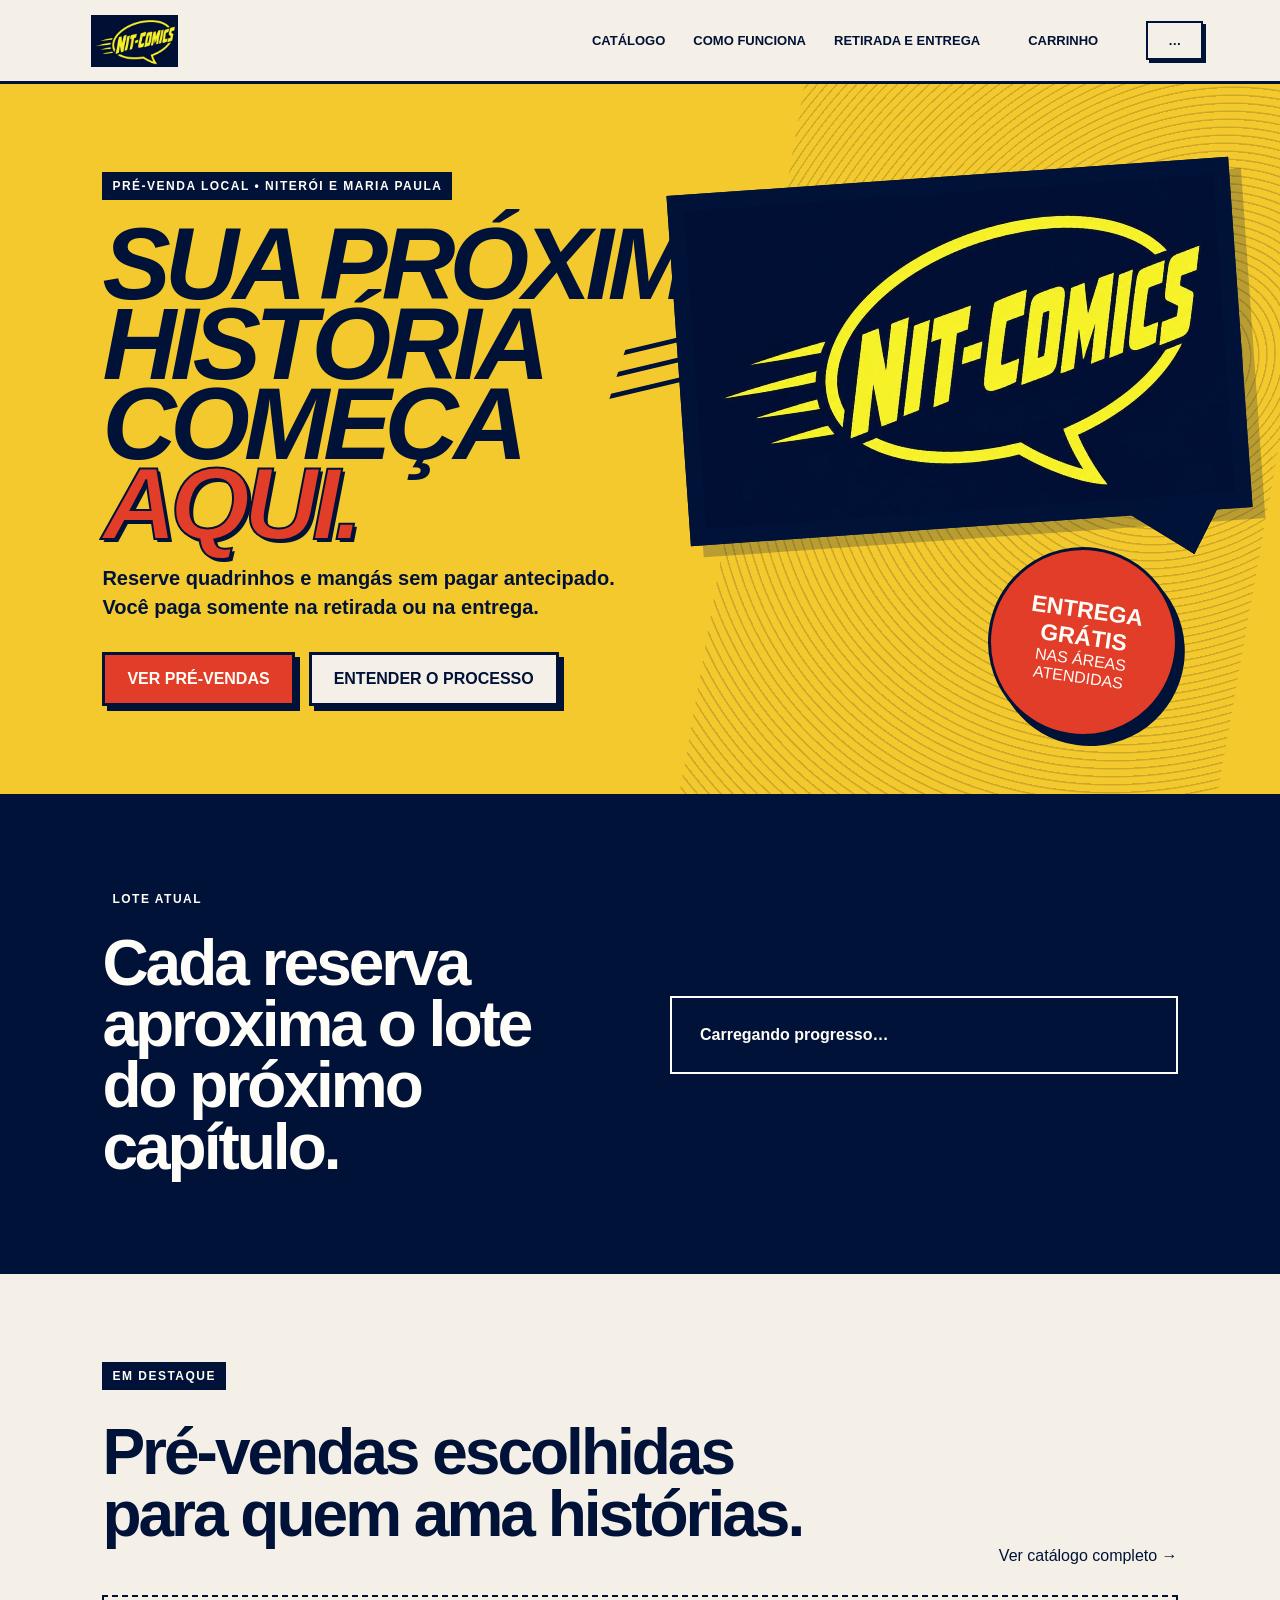
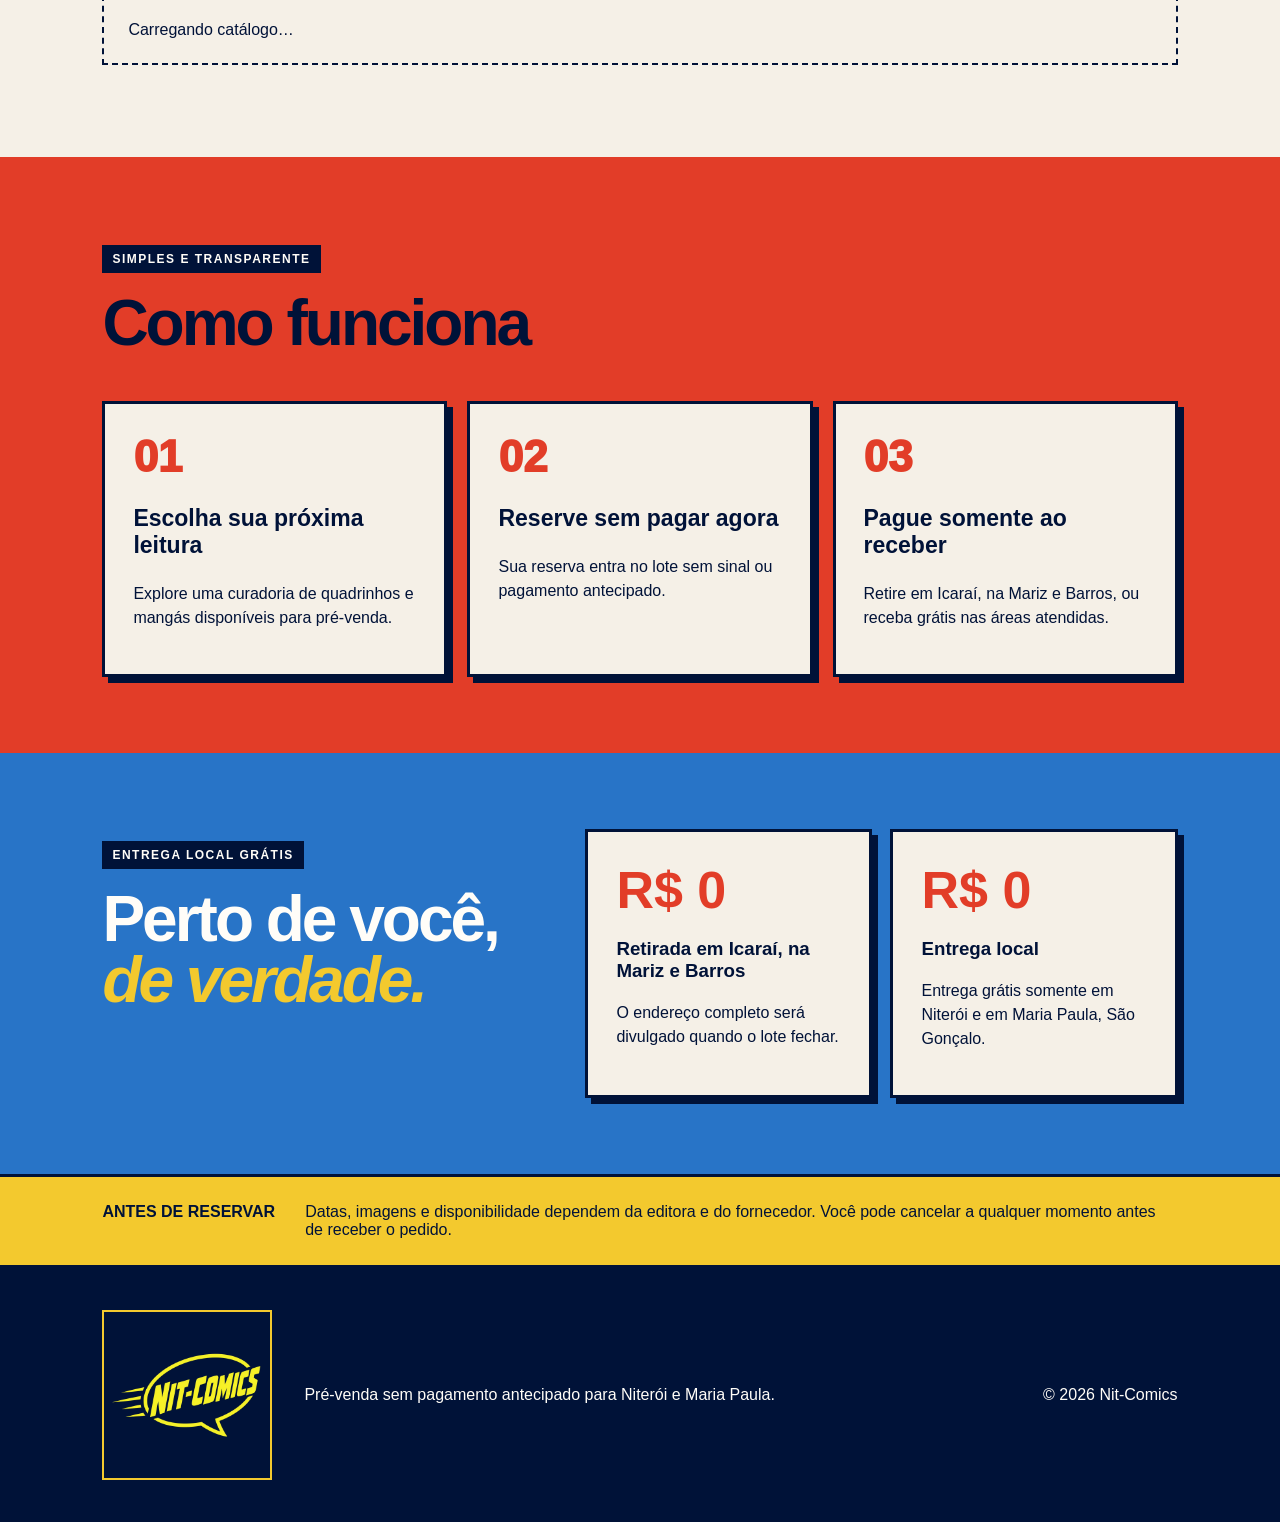
==== index.html @ 30912459 "Deploy Nit-Comics UI" ====
<!DOCTYPE html><html lang="pt-BR"><head><meta charSet="utf-8"/><meta name="viewport" content="width=device-width, initial-scale=1"/><link rel="preload" as="image" href="/nit-comics-logo.jpg"/><link rel="preload" as="image" href="/_next/static/media/nit-comics-logo.3v41h-qsph_sq.jpg"/><link rel="stylesheet" href="/_next/static/chunks/0oxv1mt6zklrn.css" data-precedence="next"/><link rel="preload" as="script" fetchPriority="low" href="/_next/static/chunks/2nwqoerny79-z.js"/><script src="/_next/static/chunks/15orcrkp-_9ct.js" async=""></script><script src="/_next/static/chunks/1upe53-127sm4.js" async=""></script><script src="/_next/static/chunks/295ibabt2s2hp.js" async=""></script><script src="/_next/static/chunks/turbopack-0mbvbqdagm1sf.js" async=""></script><script src="/_next/static/chunks/03pi1b6v_l7jr.js" async=""></script><script src="/_next/static/chunks/44sxce9wc79ga.js" async=""></script><script src="/_next/static/chunks/14mrh2-p_w84d.js" async=""></script><script src="/_next/static/chunks/0i6dbu0seg-0d.js" async=""></script><title>Nit-Comics | Pré-venda em Niterói e Maria Paula</title><meta name="description" content="Quadrinhos e mangás em pré-venda, sem pagamento antecipado e com entrega grátis em Niterói e Maria Paula."/><link rel="shortcut icon" href="/nit-comics-logo.jpg"/><link rel="icon" href="/nit-comics-logo.jpg"/><link rel="apple-touch-icon" href="/nit-comics-logo.jpg"/><script src="/_next/static/chunks/0cz1d0mv5g_q7.js" noModule=""></script></head><body><div hidden=""><!--$--><!--/$--></div><header class="site-header"><a class="brand" aria-label="Página inicial da Nit-Comics" href="/"><img alt="Nit-Comics" width="1024" height="1024" decoding="async" data-nimg="1" class="brand-logo" style="color:transparent" src="/nit-comics-logo.jpg"/></a><a class="mobile-catalog-link" href="/catalogo/">Catálogo</a><a class="mobile-cart-link" aria-label="Carrinho com 0 item(ns)" href="/checkout/"><svg viewBox="0 0 24 24" aria-hidden="true" focusable="false"><path d="M6 6h15l-1.5 8.5H8L6 6Zm0 0L5.3 3.5H2" fill="none" stroke="currentColor" stroke-width="2" stroke-linecap="round" stroke-linejoin="round"></path><circle cx="9" cy="19" r="1.5" fill="currentColor"></circle><circle cx="17" cy="19" r="1.5" fill="currentColor"></circle></svg></a><nav aria-label="Navegação principal"><a href="/catalogo/">Catálogo</a><a href="/#como-funciona">Como funciona</a><a href="/#entrega">Retirada e entrega</a></nav><a class="cart-link" aria-label="Carrinho com 0 item(ns)" href="/checkout/">Carrinho</a><a class="header-action" href="/login/">…</a></header><main><section class="hero"><div class="eyebrow">PRÉ-VENDA LOCAL • NITERÓI E MARIA PAULA</div><h1>SUA PRÓXIMA<br/>HISTÓRIA COMEÇA<br/><span>AQUI.</span></h1><p class="hero-copy">Reserve quadrinhos e mangás sem pagar antecipado. Você paga somente na retirada ou na entrega.</p><div class="hero-actions"><a class="button primary" href="/catalogo/">Ver pré-vendas</a><a class="button secondary" href="#como-funciona">Entender o processo</a></div><div class="hero-logo-panel" aria-hidden="true"><span class="speed-lines"></span><img alt="" width="1000" height="600" decoding="async" data-nimg="1" style="color:transparent" src="/_next/static/media/nit-comics-logo.3v41h-qsph_sq.jpg"/></div><div class="hero-card" aria-label="Vantagem em destaque"><strong>ENTREGA GRÁTIS</strong><span>NAS ÁREAS ATENDIDAS</span></div></section><section class="progress-section" aria-labelledby="lote-title"><div><p class="section-kicker">LOTE ATUAL</p><h2 id="lote-title">Cada reserva aproxima o lote do próximo capítulo.</h2></div><div class="progress-card" aria-live="polite"><strong>Carregando progresso…</strong></div></section><section class="catalog-preview" id="catalogo"><p class="section-kicker">EM DESTAQUE</p><div class="section-heading"><h2>Pré-vendas escolhidas<br/>para quem ama histórias.</h2><a href="/catalogo/">Ver catálogo completo →</a></div><p class="feedback">Carregando catálogo…</p></section><section class="steps" id="como-funciona"><p class="section-kicker">SIMPLES E TRANSPARENTE</p><h2>Como funciona</h2><div class="step-grid"><article><span>01</span><h3>Escolha sua próxima leitura</h3><p>Explore uma curadoria de quadrinhos e mangás disponíveis para pré-venda.</p></article><article><span>02</span><h3>Reserve sem pagar agora</h3><p>Sua reserva entra no lote sem sinal ou pagamento antecipado.</p></article><article><span>03</span><h3>Pague somente ao receber</h3><p>Retire em Icaraí, na Mariz e Barros, ou receba grátis nas áreas atendidas.</p></article></div></section><section class="local" id="entrega"><div><p class="section-kicker">ENTREGA LOCAL GRÁTIS</p><h2>Perto de você,<br/><em>de verdade.</em></h2></div><div class="local-options"><article><strong>R$ 0</strong><h3>Retirada em Icaraí, na Mariz e Barros</h3><p>O endereço completo será divulgado quando o lote fechar.</p></article><article><strong>R$ 0</strong><h3>Entrega local</h3><p>Entrega grátis somente em Niterói e em Maria Paula, São Gonçalo.</p></article></div></section><section class="notice"><strong>Antes de reservar</strong><p>Datas, imagens e disponibilidade dependem da editora e do fornecedor. Você pode cancelar a qualquer momento antes de receber o pedido.</p></section><!--$--><!--/$--></main><footer class="site-footer"><img alt="Nit-Comics" loading="lazy" width="1024" height="1024" decoding="async" data-nimg="1" class="footer-logo" style="color:transparent" src="/_next/static/media/nit-comics-logo.215bwmyagdbvr.png"/><p>Pré-venda sem pagamento antecipado para Niterói e Maria Paula.</p><p>© <!-- -->2026<!-- --> Nit-Comics</p></footer><script src="/_next/static/chunks/2nwqoerny79-z.js" id="_R_" async=""></script><script>(self.__next_f=self.__next_f||[]).push([0])</script><script>self.__next_f.push([1,"1:\"$Sreact.fragment\"\n2:I[83009,[\"/_next/static/chunks/03pi1b6v_l7jr.js\",\"/_next/static/chunks/44sxce9wc79ga.js\",\"/_next/static/chunks/14mrh2-p_w84d.js\"],\"AuthProvider\"]\n3:I[68943,[\"/_next/static/chunks/03pi1b6v_l7jr.js\",\"/_next/static/chunks/44sxce9wc79ga.js\",\"/_next/static/chunks/14mrh2-p_w84d.js\"],\"CartProvider\"]\n4:I[83792,[\"/_next/static/chunks/03pi1b6v_l7jr.js\",\"/_next/static/chunks/44sxce9wc79ga.js\",\"/_next/static/chunks/14mrh2-p_w84d.js\"],\"SiteHeader\"]\n5:I[39756,[\"/_next/static/chunks/03pi1b6v_l7jr.js\",\"/_next/static/chunks/44sxce9wc79ga.js\",\"/_next/static/chunks/14mrh2-p_w84d.js\"],\"default\"]\n6:I[37457,[\"/_next/static/chunks/03pi1b6v_l7jr.js\",\"/_next/static/chunks/44sxce9wc79ga.js\",\"/_next/static/chunks/14mrh2-p_w84d.js\"],\"default\"]\n7:I[5500,[\"/_next/static/chunks/03pi1b6v_l7jr.js\",\"/_next/static/chunks/44sxce9wc79ga.js\",\"/_next/static/chunks/14mrh2-p_w84d.js\",\"/_next/static/chunks/0i6dbu0seg-0d.js\"],\"Image\"]\n8:I[22016,[\"/_next/static/chunks/03pi1b6v_l7jr.js\",\"/_next/static/chunks/44sxce9wc79ga.js\",\"/_next/static/chunks/14mrh2-p_w84d.js\",\"/_next/static/chunks/0i6dbu0seg-0d.js\"],\"\"]\n12:I[68027,[\"/_next/static/chunks/03pi1b6v_l7jr.js\",\"/_next/static/chunks/44sxce9wc79ga.js\",\"/_next/static/chunks/14mrh2-p_w84d.js\"],\"default\",1]\n:HL[\"/_next/static/chunks/0oxv1mt6zklrn.css\",\"style\"]\n"])</script><script>self.__next_f.push([1,"0:{\"P\":null,\"c\":[\"\",\"\"],\"q\":\"\",\"i\":false,\"f\":[[[\"\",{\"children\":[\"__PAGE__\",{}]},\"$undefined\",\"$undefined\",16],[[\"$\",\"$1\",\"c\",{\"children\":[[[\"$\",\"link\",\"0\",{\"rel\":\"stylesheet\",\"href\":\"/_next/static/chunks/0oxv1mt6zklrn.css\",\"precedence\":\"next\",\"crossOrigin\":\"$undefined\",\"nonce\":\"$undefined\"}],[\"$\",\"script\",\"script-0\",{\"src\":\"/_next/static/chunks/03pi1b6v_l7jr.js\",\"async\":true,\"nonce\":\"$undefined\"}],[\"$\",\"script\",\"script-1\",{\"src\":\"/_next/static/chunks/44sxce9wc79ga.js\",\"async\":true,\"nonce\":\"$undefined\"}],[\"$\",\"script\",\"script-2\",{\"src\":\"/_next/static/chunks/14mrh2-p_w84d.js\",\"async\":true,\"nonce\":\"$undefined\"}]],[\"$\",\"html\",null,{\"lang\":\"pt-BR\",\"children\":[\"$\",\"body\",null,{\"children\":[[\"$\",\"$L2\",null,{\"children\":[\"$\",\"$L3\",null,{\"children\":[[\"$\",\"$L4\",null,{}],[\"$\",\"main\",null,{\"children\":[\"$\",\"$L5\",null,{\"parallelRouterKey\":\"children\",\"error\":\"$undefined\",\"errorStyles\":\"$undefined\",\"errorScripts\":\"$undefined\",\"template\":[\"$\",\"$L6\",null,{}],\"templateStyles\":\"$undefined\",\"templateScripts\":\"$undefined\",\"notFound\":[[[\"$\",\"title\",null,{\"children\":\"404: This page could not be found.\"}],[\"$\",\"div\",null,{\"style\":{\"fontFamily\":\"system-ui,\\\"Segoe UI\\\",Roboto,Helvetica,Arial,sans-serif,\\\"Apple Color Emoji\\\",\\\"Segoe UI Emoji\\\"\",\"height\":\"100vh\",\"textAlign\":\"center\",\"display\":\"flex\",\"flexDirection\":\"column\",\"alignItems\":\"center\",\"justifyContent\":\"center\"},\"children\":[\"$\",\"div\",null,{\"children\":[[\"$\",\"style\",null,{\"dangerouslySetInnerHTML\":{\"__html\":\"body{color:#000;background:#fff;margin:0}.next-error-h1{border-right:1px solid rgba(0,0,0,.3)}@media (prefers-color-scheme:dark){body{color:#fff;background:#000}.next-error-h1{border-right:1px solid rgba(255,255,255,.3)}}\"}}],[\"$\",\"h1\",null,{\"className\":\"next-error-h1\",\"style\":{\"display\":\"inline-block\",\"margin\":\"0 20px 0 0\",\"padding\":\"0 23px 0 0\",\"fontSize\":24,\"fontWeight\":500,\"verticalAlign\":\"top\",\"lineHeight\":\"49px\"},\"children\":404}],[\"$\",\"div\",null,{\"style\":{\"display\":\"inline-block\"},\"children\":[\"$\",\"h2\",null,{\"style\":{\"fontSize\":14,\"fontWeight\":400,\"lineHeight\":\"49px\",\"margin\":0},\"children\":\"This page could not be found.\"}]}]]}]}]],[]],\"forbidden\":\"$undefined\",\"unauthorized\":\"$undefined\"}]}]]}]}],[\"$\",\"footer\",null,{\"className\":\"site-footer\",\"children\":[[\"$\",\"$L7\",null,{\"className\":\"footer-logo\",\"src\":{\"src\":\"/_next/static/media/nit-comics-logo.215bwmyagdbvr.png\",\"width\":1024,\"height\":1024,\"blurWidth\":8,\"blurHeight\":8,\"blurDataURL\":\"[data-uri]\"},\"alt\":\"Nit-Comics\"}],[\"$\",\"p\",null,{\"children\":\"Pré-venda sem pagamento antecipado para Niterói e Maria Paula.\"}],[\"$\",\"p\",null,{\"children\":[\"© \",2026,\" Nit-Comics\"]}]]}]]}]}]]}],{\"children\":[[\"$\",\"$1\",\"c\",{\"children\":[[[\"$\",\"section\",null,{\"className\":\"hero\",\"children\":[[\"$\",\"div\",null,{\"className\":\"eyebrow\",\"children\":\"PRÉ-VENDA LOCAL • NITERÓI E MARIA PAULA\"}],[\"$\",\"h1\",null,{\"children\":[\"SUA PRÓXIMA\",[\"$\",\"br\",null,{}],\"HISTÓRIA COMEÇA\",[\"$\",\"br\",null,{}],[\"$\",\"span\",null,{\"children\":\"AQUI.\"}]]}],[\"$\",\"p\",null,{\"className\":\"hero-copy\",\"children\":\"Reserve quadrinhos e mangás sem pagar antecipado. Você paga somente na retirada ou na entrega.\"}],[\"$\",\"div\",null,{\"className\":\"hero-actions\",\"children\":[[\"$\",\"$L8\",null,{\"className\":\"button primary\",\"href\":\"/catalogo/\",\"children\":\"Ver pré-vendas\"}],[\"$\",\"a\",null,{\"className\":\"button secondary\",\"href\":\"#como-funciona\",\"children\":\"Entender o processo\"}]]}],[\"$\",\"div\",null,{\"className\":\"hero-logo-panel\",\"aria-hidden\":\"true\",\"children\":[[\"$\",\"span\",null,{\"className\":\"speed-lines\"}],[\"$\",\"$L7\",null,{\"src\":{\"src\":\"/_next/static/media/nit-comics-logo.3v41h-qsph_sq.jpg\",\"width\":1000,\"height\":600,\"blurWidth\":8,\"blurHeight\":5,\"blurDataURL\":\"[data-uri]\"},\"alt\":\"\",\"priority\":true}]]}],\"$L9\"]}],\"$La\",\"$Lb\",\"$Lc\",\"$Ld\",\"$Le\"],[\"$Lf\"],\"$L10\"]}],{},null,false,null]},null,false,null],\"$L11\",false]],\"m\":\"$undefined\",\"G\":[\"$12\",[\"$L13\"]],\"S\":true,\"h\":null,\"s\":\"$undefined\",\"l\":\"$undefined\",\"p\":\"$undefined\",\"d\":\"$undefined\",\"b\":\"Z6duKV2Jff-mo6Hcj3gfp\"}\n"])</script><script>self.__next_f.push([1,"14:I[45912,[\"/_next/static/chunks/03pi1b6v_l7jr.js\",\"/_next/static/chunks/44sxce9wc79ga.js\",\"/_next/static/chunks/14mrh2-p_w84d.js\",\"/_next/static/chunks/0i6dbu0seg-0d.js\"],\"BatchProgressCard\"]\n15:I[68031,[\"/_next/static/chunks/03pi1b6v_l7jr.js\",\"/_next/static/chunks/44sxce9wc79ga.js\",\"/_next/static/chunks/14mrh2-p_w84d.js\",\"/_next/static/chunks/0i6dbu0seg-0d.js\"],\"ProductGrid\"]\n16:I[97367,[\"/_next/static/chunks/03pi1b6v_l7jr.js\",\"/_next/static/chunks/44sxce9wc79ga.js\",\"/_next/static/chunks/14mrh2-p_w84d.js\"],\"OutletBoundary\"]\n17:\"$Sreact.suspense\"\n19:I[97367,[\"/_next/static/chunks/03pi1b6v_l7jr.js\",\"/_next/static/chunks/44sxce9wc79ga.js\",\"/_next/static/chunks/14mrh2-p_w84d.js\"],\"ViewportBoundary\"]\n1b:I[97367,[\"/_next/static/chunks/03pi1b6v_l7jr.js\",\"/_next/static/chunks/44sxce9wc79ga.js\",\"/_next/static/chunks/14mrh2-p_w84d.js\"],\"MetadataBoundary\"]\n9:[\"$\",\"div\",null,{\"className\":\"hero-card\",\"aria-label\":\"Vantagem em destaque\",\"children\":[[\"$\",\"strong\",null,{\"children\":\"ENTREGA GRÁTIS\"}],[\"$\",\"span\",null,{\"children\":\"NAS ÁREAS ATENDIDAS\"}]]}]\na:[\"$\",\"section\",null,{\"className\":\"progress-section\",\"aria-labelledby\":\"lote-title\",\"children\":[[\"$\",\"div\",null,{\"children\":[[\"$\",\"p\",null,{\"className\":\"section-kicker\",\"children\":\"LOTE ATUAL\"}],[\"$\",\"h2\",null,{\"id\":\"lote-title\",\"children\":\"Cada reserva aproxima o lote do próximo capítulo.\"}]]}],[\"$\",\"$L14\",null,{}]]}]\nb:[\"$\",\"section\",null,{\"className\":\"catalog-preview\",\"id\":\"catalogo\",\"children\":[[\"$\",\"p\",null,{\"className\":\"section-kicker\",\"children\":\"EM DESTAQUE\"}],[\"$\",\"div\",null,{\"className\":\"section-heading\",\"children\":[[\"$\",\"h2\",null,{\"children\":[\"Pré-vendas escolhidas\",[\"$\",\"br\",null,{}],\"para quem ama histórias.\"]}],[\"$\",\"$L8\",null,{\"href\":\"/catalogo/\",\"children\":\"Ver catálogo completo →\"}]]}],[\"$\",\"$L15\",null,{\"featuredOnly\":true}]]}]\nc:[\"$\",\"section\",null,{\"className\":\"steps\",\"id\":\"como-funciona\",\"children\":[[\"$\",\"p\",null,{\"className\":\"section-kicker\",\"children\":\"SIMPLES E TRANSPARENTE\"}],[\"$\",\"h2\",null,{\"children\":\"Como funciona\"}],[\"$\",\"div\",null,{\"className\":\"step-grid\",\"children\":[[\"$\",\"article\",\"01\",{\"children\":[[\"$\",\"span\",null,{\"children\":\"01\"}],[\"$\",\"h3\",null,{\"children\":\"Escolha sua próxima leitura\"}],[\"$\",\"p\",null,{\"children\":\"Explore uma curadoria de quadrinhos e mangás disponíveis para pré-venda.\"}]]}],[\"$\",\"article\",\"02\",{\"children\":[[\"$\",\"span\",null,{\"children\":\"02\"}],[\"$\",\"h3\",null,{\"children\":\"Reserve sem pagar agora\"}],[\"$\",\"p\",null,{\"children\":\"Sua reserva entra no lote sem sinal ou pagamento antecipado.\"}]]}],[\"$\",\"article\",\"03\",{\"children\":[[\"$\",\"span\",null,{\"children\":\"03\"}],[\"$\",\"h3\",null,{\"children\":\"Pague somente ao receber\"}],[\"$\",\"p\",null,{\"children\":\"Retire em Icaraí, na Mariz e Barros, ou receba grátis nas áreas atendidas.\"}]]}]]}]]}]\nd:[\"$\",\"section\",null,{\"className\":\"local\",\"id\":\"entrega\",\"children\":[[\"$\",\"div\",null,{\"children\":[[\"$\",\"p\",null,{\"className\":\"section-kicker\",\"children\":\"ENTREGA LOCAL GRÁTIS\"}],[\"$\",\"h2\",null,{\"children\":[\"Perto de você,\",[\"$\",\"br\",null,{}],[\"$\",\"em\",null,{\"children\":\"de verdade.\"}]]}]]}],[\"$\",\"div\",null,{\"className\":\"local-options\",\"children\":[[\"$\",\"article\",null,{\"children\":[[\"$\",\"strong\",null,{\"children\":\"R$ 0\"}],[\"$\",\"h3\",null,{\"children\":\"Retirada em Icaraí, na Mariz e Barros\"}],[\"$\",\"p\",null,{\"children\":\"O endereço completo será divulgado quando o lote fechar.\"}]]}],[\"$\",\"article\",null,{\"children\":[[\"$\",\"strong\",null,{\"children\":\"R$ 0\"}],[\"$\",\"h3\",null,{\"children\":\"Entrega local\"}],[\"$\",\"p\",null,{\"children\":\"Entrega grátis somente em Niterói e em Maria Paula, São Gonçalo.\"}]]}]]}]]}]\ne:[\"$\",\"section\",null,{\"className\":\"notice\",\"children\":[[\"$\",\"strong\",null,{\"children\":\"Antes de reservar\"}],[\"$\",\"p\",null,{\"children\":\"Datas, imagens e disponibilidade dependem da editora e do fornecedor. Você pode cancelar a qualquer momento antes de receber o pedido.\"}]]}]\nf:[\"$\",\"script\",\"script-0\",{\"src\":\"/_next/static/chunks/0i6dbu0seg-0d.js\",\"async\":true,\"nonce\":\"$undefined\"}]\n10:[\"$\",\"$L16\",null,{\"children\":[\"$\",\"$17\",null,{\"name\":\"Next.MetadataOutlet\",\"children\":\"$@18\"}]}]\n11:[\"$\",\"$1\",\"h\",{\""])</script><script>self.__next_f.push([1,"children\":[null,[\"$\",\"$L19\",null,{\"children\":\"$L1a\"}],[\"$\",\"div\",null,{\"hidden\":true,\"children\":[\"$\",\"$L1b\",null,{\"children\":[\"$\",\"$17\",null,{\"name\":\"Next.Metadata\",\"children\":\"$L1c\"}]}]}],null]}]\n13:[\"$\",\"link\",\"0\",{\"rel\":\"stylesheet\",\"href\":\"/_next/static/chunks/0oxv1mt6zklrn.css\",\"precedence\":\"next\",\"crossOrigin\":\"$undefined\",\"nonce\":\"$undefined\"}]\n"])</script><script>self.__next_f.push([1,"1a:[[\"$\",\"meta\",\"0\",{\"charSet\":\"utf-8\"}],[\"$\",\"meta\",\"1\",{\"name\":\"viewport\",\"content\":\"width=device-width, initial-scale=1\"}]]\n"])</script><script>self.__next_f.push([1,"1d:I[27201,[\"/_next/static/chunks/03pi1b6v_l7jr.js\",\"/_next/static/chunks/44sxce9wc79ga.js\",\"/_next/static/chunks/14mrh2-p_w84d.js\"],\"IconMark\"]\n18:null\n1c:[[\"$\",\"title\",\"0\",{\"children\":\"Nit-Comics | Pré-venda em Niterói e Maria Paula\"}],[\"$\",\"meta\",\"1\",{\"name\":\"description\",\"content\":\"Quadrinhos e mangás em pré-venda, sem pagamento antecipado e com entrega grátis em Niterói e Maria Paula.\"}],[\"$\",\"link\",\"2\",{\"rel\":\"shortcut icon\",\"href\":\"/nit-comics-logo.jpg\"}],[\"$\",\"link\",\"3\",{\"rel\":\"icon\",\"href\":\"/nit-comics-logo.jpg\"}],[\"$\",\"link\",\"4\",{\"rel\":\"apple-touch-icon\",\"href\":\"/nit-comics-logo.jpg\"}],[\"$\",\"$L1d\",\"5\",{}]]\n"])</script></body></html>
---- _next/static/chunks/0oxv1mt6zklrn.css ----
:root{--ink:#001238;--navy:#001238;--paper:#f5f0e7;--red:#e23d28;--yellow:#f3c92e;--blue:#2874c7;--white:#fffdf8}*{box-sizing:border-box}html{scroll-behavior:smooth}body{color:var(--ink);background:var(--paper);margin:0;font-family:Arial,Helvetica,sans-serif}a{color:inherit;text-decoration:none}.site-header{border-bottom:3px solid var(--ink);background:var(--paper);align-items:center;gap:48px;height:84px;padding:0 clamp(20px,6vw,88px);display:flex}.brand{flex:none;justify-content:center;align-items:center;width:clamp(92px,9vw,124px);height:52px;line-height:0;display:flex}.brand-logo{object-fit:contain;object-position:center;width:100%;height:100%;box-shadow:none;border:0;display:block;transform:none}.mobile-catalog-link{text-transform:uppercase;white-space:nowrap;margin-left:auto;padding:10px 0;font-size:13px;font-weight:900;display:none}.mobile-cart-link{width:42px;height:42px;color:var(--ink);justify-content:center;align-items:center;display:none;position:relative}.mobile-cart-link svg{width:24px;height:24px}.mobile-cart-count{background:var(--red);min-width:18px;height:18px;color:var(--white);text-align:center;border-radius:999px;padding:0 4px;font-size:10px;font-weight:900;line-height:18px;position:absolute;top:-4px;right:-4px}nav{text-transform:uppercase;gap:28px;margin-left:auto;font-size:13px;font-weight:800;display:flex}.header-action{border:2px solid var(--ink);box-shadow:3px 3px 0 var(--ink);text-transform:uppercase;padding:10px 20px;font-size:13px;font-weight:900}.cart-link{text-transform:uppercase;white-space:nowrap;font-size:13px;font-weight:900}.hero{border-bottom:3px solid var(--ink);background:var(--yellow);min-height:620px;padding:88px clamp(24px,8vw,120px);position:relative;overflow:hidden}.hero:after{content:"";background:repeating-radial-gradient(circle at 80% 40%,#1515152e 0 1px,#0000 2px 8px);position:absolute;inset:0 0 0 58%;transform:skew(-10deg)}.eyebrow,.section-kicker{width:fit-content;color:var(--white);background:var(--ink);letter-spacing:1.5px;padding:7px 10px;font-size:12px;font-weight:900}h1{z-index:1;letter-spacing:-6px;max-width:780px;margin:24px 0 18px;font-size:clamp(56px,8vw,112px);font-style:italic;line-height:.78;position:relative}h1 span{color:var(--red);text-shadow:3px 3px 0 var(--ink);-webkit-text-stroke:2px var(--ink)}.hero-copy{z-index:3;max-width:520px;font-size:20px;font-weight:600;line-height:1.45;position:relative}.hero-actions{z-index:1;flex-wrap:wrap;gap:14px;margin-top:30px;display:flex;position:relative}.button{border:3px solid var(--ink);text-transform:uppercase;box-shadow:5px 5px 0 var(--ink);padding:15px 22px;font-weight:900}.primary{color:var(--white);background:var(--red)}.secondary{background:var(--paper)}.hero-logo-panel{z-index:1;border:4px solid var(--ink);background:var(--navy);width:min(44vw,570px);padding:12px;position:absolute;top:13%;right:3%;transform:rotate(-4deg);box-shadow:12px 12px #0012383d}.hero-logo-panel:after{content:"";border-right:4px solid var(--ink);border-bottom:4px solid var(--ink);background:var(--navy);width:58px;height:58px;position:absolute;bottom:-34px;right:8%;transform:skew(22deg)rotate(45deg)}.hero-logo-panel img{z-index:1;width:100%;height:auto;display:block;position:relative}.speed-lines{background:repeating-linear-gradient(170deg, transparent 0 9px, var(--ink) 10px 14px, transparent 15px 21px);width:92px;height:60px;position:absolute;top:40%;left:-64px;transform:skew(-22deg)}.hero-card{z-index:4;border:3px solid var(--ink);background:var(--red);width:190px;height:190px;color:var(--white);text-align:center;box-shadow:8px 8px 0 var(--ink);border-radius:50%;place-content:center;display:grid;position:absolute;bottom:8%;right:8%;transform:rotate(8deg)}.hero-card strong{font-size:23px}.progress-section,.catalog-preview,.steps,.local{padding:76px clamp(24px,8vw,120px)}.progress-section{color:var(--white);background:var(--ink);grid-template-columns:1fr 1fr;gap:60px;display:grid}h2{letter-spacing:-3px;margin:20px 0;font-size:clamp(38px,5vw,68px);line-height:.96}.progress-card{border:2px solid var(--white);align-self:center;padding:28px}.progress-copy{justify-content:space-between;gap:16px;margin-bottom:18px;display:flex}.progress-copy span,.progress-card small{color:#bcb8b0}.progress-track{border:2px solid var(--white);background:#333;height:22px}.progress-track span{background:var(--yellow);width:12%;height:100%;display:block}.progress-card small{margin-top:14px;display:block}.catalog-preview{background:var(--paper)}.section-heading{justify-content:space-between;align-items:end;gap:40px;display:flex}.section-heading span{max-width:420px;line-height:1.5}.empty-catalog{border:3px solid var(--ink);background:var(--white);box-shadow:8px 8px 0 var(--ink);align-items:center;gap:26px;margin-top:50px;padding:36px;display:flex}.burst{background:var(--yellow);clip-path:polygon(50% 0,61% 30%,85% 15%,72% 39%,100% 50%,72% 61%,85% 85%,61% 70%,50% 100%,39% 70%,15% 85%,28% 61%,0 50%,28% 39%,15% 15%,39% 30%);text-align:center;flex:none;place-content:center;width:100px;height:100px;font-weight:950;display:grid}.empty-catalog strong{font-size:24px}.steps{background:var(--red)}.step-grid{grid-template-columns:repeat(3,1fr);gap:20px;margin-top:46px;display:grid}.step-grid article{border:3px solid var(--ink);background:var(--paper);box-shadow:6px 6px 0 var(--ink);padding:28px}.step-grid article>span{color:var(--red);font-size:44px;font-weight:950}.step-grid h3{font-size:23px}.step-grid p{line-height:1.5}.local{background:var(--blue);color:var(--white);grid-template-columns:1fr 1.4fr;gap:60px;display:grid}.local em{color:var(--yellow)}.local-options{grid-template-columns:1fr 1fr;gap:18px;display:grid}.local-options article{border:3px solid var(--ink);background:var(--paper);color:var(--ink);box-shadow:6px 6px 0 var(--ink);padding:28px}.local-options strong{color:var(--red);font-size:52px}.local-options p{line-height:1.5}.notice{border-block:3px solid var(--ink);background:var(--yellow);gap:30px;padding:26px clamp(24px,8vw,120px);display:flex}.notice strong{text-transform:uppercase;flex:none}.notice p{margin:0}.site-footer{background:var(--ink);color:var(--white);align-items:center;gap:32px;padding:42px clamp(24px,8vw,120px);display:flex}.footer-logo{border:2px solid var(--yellow);width:170px;height:auto}.site-footer p:last-child{margin-left:auto}.page-shell{min-height:65vh;padding:72px clamp(24px,8vw,120px)}.page-shell.narrow{max-width:760px;margin:auto}.page-title{letter-spacing:-4px;margin:20px 0;font-size:clamp(48px,7vw,82px);line-height:.9}.panel{border:3px solid var(--ink);background:var(--white);box-shadow:7px 7px 0 var(--ink);padding:28px}.panel h2,.catalog-layout h2{letter-spacing:-1px;margin-top:0;font-size:30px}.form-stack{gap:12px;margin:30px 0;display:grid}.form-stack label{margin-top:8px;font-weight:800}input,select{border:2px solid var(--ink);background:var(--white);width:100%;color:var(--ink);font:inherit;padding:14px}button{color:inherit;font:inherit;cursor:pointer}button:disabled{cursor:wait;opacity:.65}.success{background:#d9f4df;padding:12px;font-weight:700}.error{color:#9d1d0e;font-weight:700}.muted{color:#666}.text-button{background:0 0;border:0;text-decoration:underline}.account-grid{grid-template-columns:minmax(280px,.8fr) minmax(0,1.2fr);align-items:start;gap:30px;margin-top:36px;display:grid}.profile-panel-head{justify-content:space-between;align-items:flex-start;gap:16px;display:flex}.profile-toggle{text-transform:uppercase;padding:0;font-size:13px;font-weight:900;display:none}.profile-fields{gap:12px;display:grid}.orders-panel{min-width:0}.orders-empty{border:2px dashed var(--ink);background:var(--paper);padding:22px}.orders-empty strong{font-size:19px}.order-card{border:2px solid var(--ink);background:var(--paper);margin-top:18px;padding:18px}.order-card-heading,.order-card-footer,.order-items li{justify-content:space-between;gap:14px;display:flex}.order-card-heading{align-items:flex-start}.order-card-heading p{color:#555;margin:5px 0 0;font-size:13px}.order-number{font-size:18px;font-weight:900}.order-status{border:1px solid var(--ink);background:var(--yellow);text-align:center;text-transform:uppercase;flex:none;padding:6px 8px;font-size:11px;font-weight:900}.status-delivered{color:var(--white);background:var(--blue)}.status-canceled,.status-refunded{color:var(--white);background:#666}.order-items{border-block:1px solid var(--ink);gap:8px;margin:18px 0;padding:14px 0;list-style:none;display:grid}.order-items li{font-size:14px}.order-card-footer{align-items:baseline;font-size:13px}.order-card-footer strong{color:var(--red);font-size:16px}.order-cancel{color:#9d1d0e;margin-top:18px;font-size:13px;font-weight:800}.account-notice{margin-top:28px}.modal-backdrop{z-index:20;background:#001238b8;place-items:center;padding:24px;display:grid;position:fixed;inset:0}.confirm-modal{border:3px solid var(--ink);background:var(--paper);width:min(100%,520px);box-shadow:9px 9px 0 var(--ink);padding:30px}.confirm-modal .section-kicker{margin:0 0 22px}.confirm-modal h2{margin:0 0 14px;font-size:clamp(34px,6vw,52px)}.confirm-modal p:not(.section-kicker){line-height:1.5}.confirm-actions{flex-wrap:wrap;justify-content:flex-end;gap:14px;margin-top:28px;display:flex}.confirm-actions .button{box-shadow:4px 4px 0 var(--ink)}.catalog-hero{border-bottom:3px solid var(--ink);background:var(--yellow);padding:70px clamp(24px,8vw,120px)}.catalog-hero p:last-child{max-width:700px;font-size:19px}.catalog-layout{grid-template-columns:minmax(280px,.7fr) 2fr;gap:50px;padding:70px clamp(24px,6vw,90px);display:grid}.catalog-layout .progress-card{border-color:var(--ink);background:var(--ink);color:var(--white);box-shadow:6px 6px 0 var(--blue)}.catalog-sidebar{align-content:start;gap:24px;display:grid}.catalog-filter-panel{border:3px solid var(--ink);background:var(--white);box-shadow:6px 6px 0 var(--ink);gap:14px;padding:22px;display:grid}.catalog-filter-panel strong{font-size:20px}.catalog-filter-panel label{gap:8px;font-weight:800;display:grid}.catalog-filter-panel input,.catalog-filter-panel select{min-height:56px}.catalog-note{border:2px solid var(--ink);background:var(--yellow);margin-top:30px;padding:20px}.product-grid{grid-template-columns:repeat(2,minmax(0,1fr));gap:26px;margin-top:36px;display:grid}.product-card{border:3px solid var(--ink);background:var(--white);box-shadow:7px 7px 0 var(--ink);overflow:hidden}.product-cover{border-bottom:3px solid var(--ink);background:var(--blue);min-height:280px;color:var(--white);place-items:center;font-weight:800;display:grid;overflow:hidden}.product-cover img{object-fit:cover;width:100%;height:100%;max-height:360px}.product-body{padding:22px}.product-body h3{margin:9px 0;font-size:24px}.product-meta{text-transform:uppercase;font-size:12px;font-weight:800}.status-badge{background:var(--yellow);text-transform:uppercase;padding:5px 8px;font-size:11px;font-weight:900}.product-prices{justify-content:space-between;align-items:end;gap:10px;margin-top:20px;display:flex}.product-prices strong{color:var(--red);font-size:25px}.product-prices span{font-size:13px;font-weight:700}.feedback{border:2px dashed var(--ink);margin-top:30px;padding:24px}.add-to-cart{background:var(--yellow);width:100%;margin-top:24px;display:block}.original-issues-note{color:#0b1f4ec7;margin-top:12px;font-size:12px;line-height:1.35}.original-issues-note strong{font-size:12px;display:inline}.checkout-grid{grid-template-columns:minmax(0,1.4fr) minmax(280px,.8fr);align-items:start;gap:34px;margin-top:34px;display:grid}.checkout .form-stack{margin-top:0}.checkout h2{margin-top:14px}.choice{border:2px solid var(--ink);align-items:flex-start;gap:10px;padding:12px;font-weight:700;display:flex}.choice input{width:auto;margin-top:2px}.choice span{font-weight:400;display:block}fieldset{border:2px solid var(--ink);gap:10px;margin:10px 0;padding:14px;display:grid}legend{padding:0 6px;font-weight:900}.login-reminder{border:2px solid var(--ink);background:var(--yellow);gap:12px;padding:14px;font-weight:700;display:grid}.login-reminder strong{font-size:18px;line-height:1.25}.login-reminder label{gap:6px;display:grid}.login-reminder input{background:var(--white)}.login-reminder .button{justify-self:start}.login-reminder p{margin:0}.login-reminder a{text-decoration:underline}.order-complete-summary{gap:0;margin:24px 0;display:grid}.order-complete-summary p{border-bottom:1px solid var(--ink);justify-content:space-between;gap:20px;margin:0;padding:12px 0;display:flex}.order-complete-summary p:last-child{border-bottom:0}.order-complete-summary span{text-align:right}.complete-progress{margin-top:20px}.complete-progress>div:first-child{justify-content:space-between;gap:12px;display:flex}.complete-progress .progress-track{border-color:var(--ink);background:#ddd;margin-top:8px}.complete-progress .progress-track span{background:var(--red)}.complete-progress small{color:#555;margin-top:8px;display:block}.order-complete-actions{align-items:center;gap:20px;margin-top:24px;display:flex}.order-summary{position:sticky;top:20px}.cart-row{border-bottom:1px solid var(--ink);justify-content:space-between;gap:16px;padding:16px 0;display:flex}.cart-row span{margin-top:5px;font-size:13px;display:block}.cart-row input{width:64px;padding:7px}.cart-row .text-button{margin-top:7px;font-size:12px;display:block}.cart-total{justify-content:space-between;margin-top:20px;font-size:21px;display:flex}@media (min-width:1180px){.product-grid{grid-template-columns:repeat(3,minmax(0,1fr))}.product-grid-featured{grid-template-columns:repeat(4,minmax(0,1fr))}}@media (max-width:800px){.site-header nav{display:none}.site-header{gap:20px}.brand{width:92px;height:40px}.mobile-catalog-link{align-items:center;margin-left:auto;display:inline-flex}.cart-link{display:none}.mobile-cart-link{display:inline-flex}.header-action{margin-left:0}.hero{min-height:900px;padding-top:64px}h1{letter-spacing:-4px}.hero:after{inset:58% 0 0}.hero-logo-panel{width:min(76vw,420px);top:auto;bottom:74px;right:7%}.speed-lines{width:62px;left:-42px}.hero-card{width:132px;height:132px;bottom:20px;right:7%}.progress-section,.local,.catalog-layout,.account-grid,.checkout-grid{grid-template-columns:1fr}.order-summary{position:static}.section-heading{display:block}.step-grid,.local-options{grid-template-columns:1fr}.profile-panel{padding-bottom:18px}.profile-toggle{align-items:center;display:inline-flex}.profile-fields{display:none}.profile-panel-open .profile-fields{display:grid}.product-grid{grid-template-columns:repeat(2,minmax(0,1fr));gap:14px;margin-top:24px}.product-card{box-shadow:5px 5px 0 var(--ink)}.product-cover{min-height:180px}.product-body{padding:12px}.product-body h3{letter-spacing:-.5px;margin:6px 0 8px;font-size:15px;line-height:1.04}.product-description,.product-meta,.original-issues-note{display:none}.status-badge{padding:4px 6px;font-size:9px}.product-prices{flex-direction:column;align-items:flex-start;gap:4px;margin-top:10px}.product-prices strong{font-size:16px}.product-prices span{font-size:10px}.add-to-cart{box-shadow:4px 4px 0 var(--ink);margin-top:12px;padding:10px 12px;font-size:11px}.notice,.site-footer{flex-direction:column;align-items:flex-start}.site-footer p:last-child{margin-left:0}.order-card-heading,.order-card-footer{flex-direction:column;align-items:flex-start}.order-status{align-self:flex-start}.confirm-actions{justify-content:stretch}.confirm-actions .button{flex:180px}}
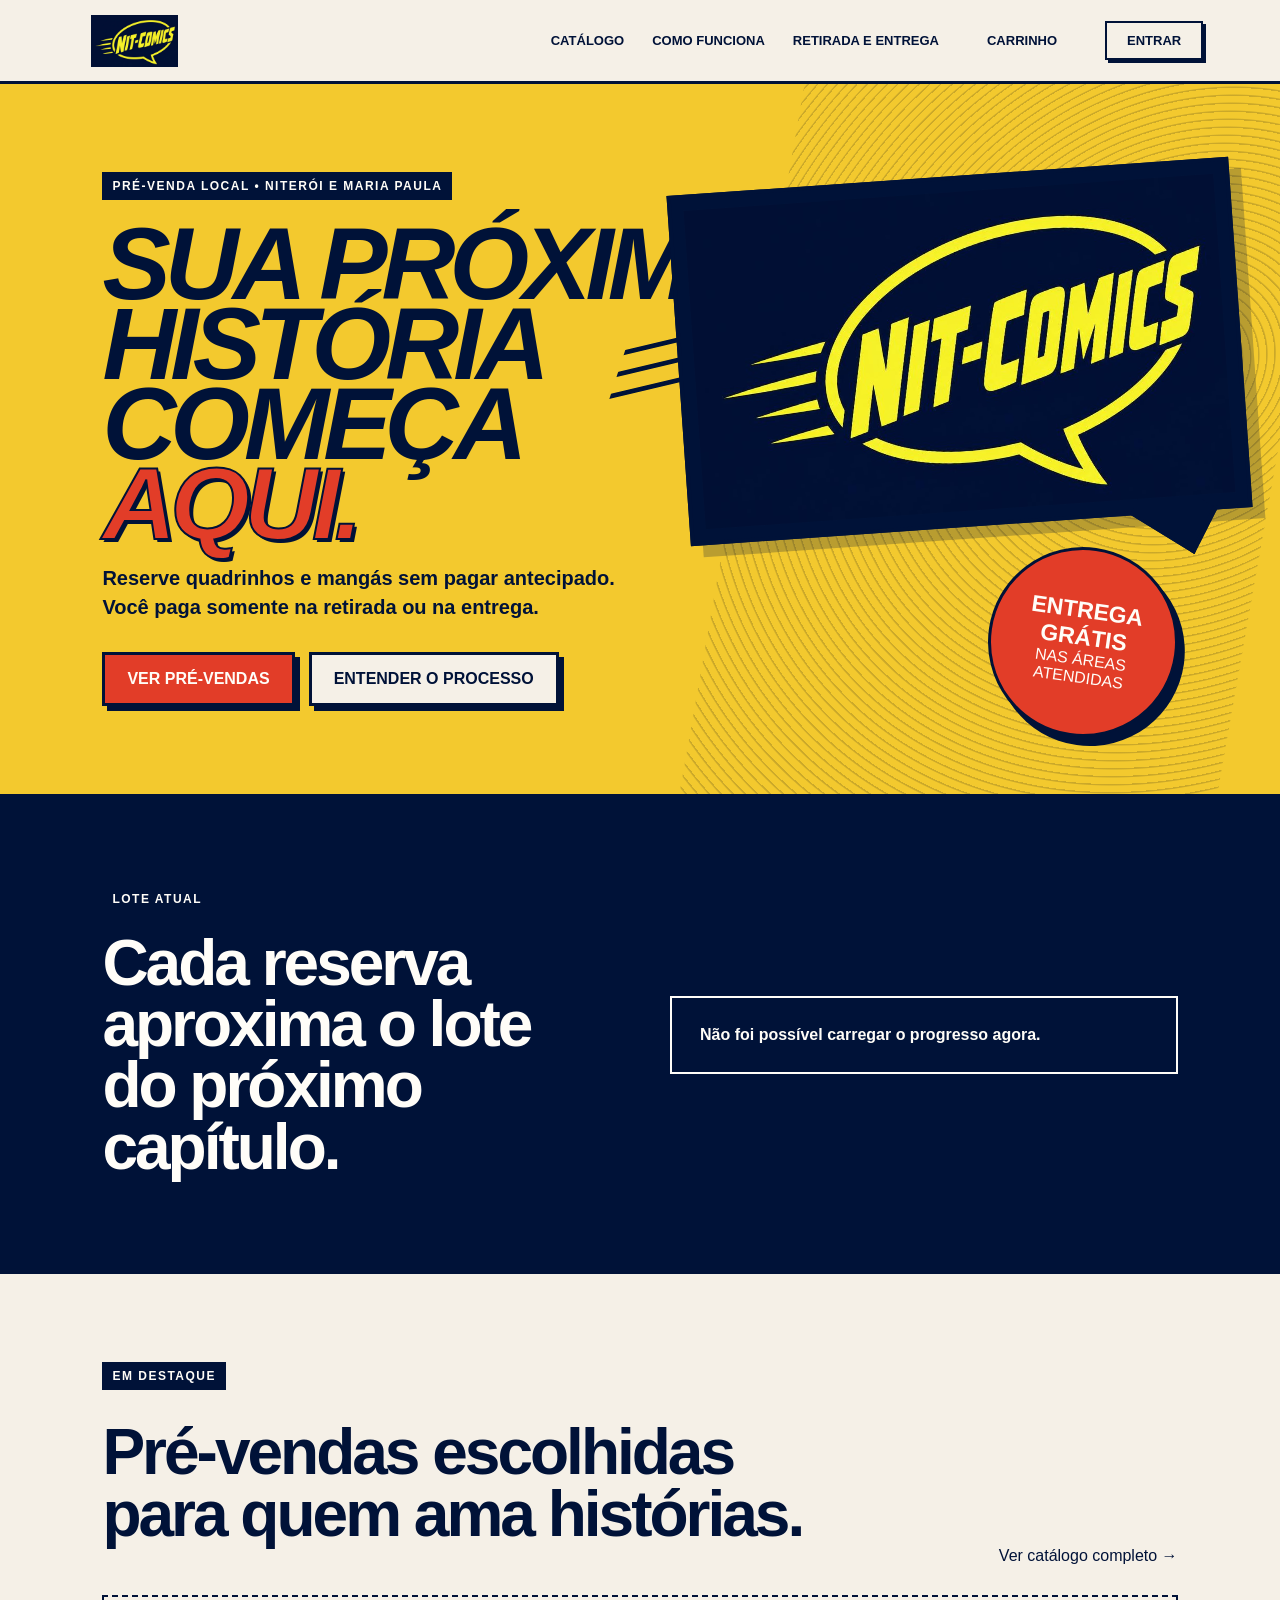
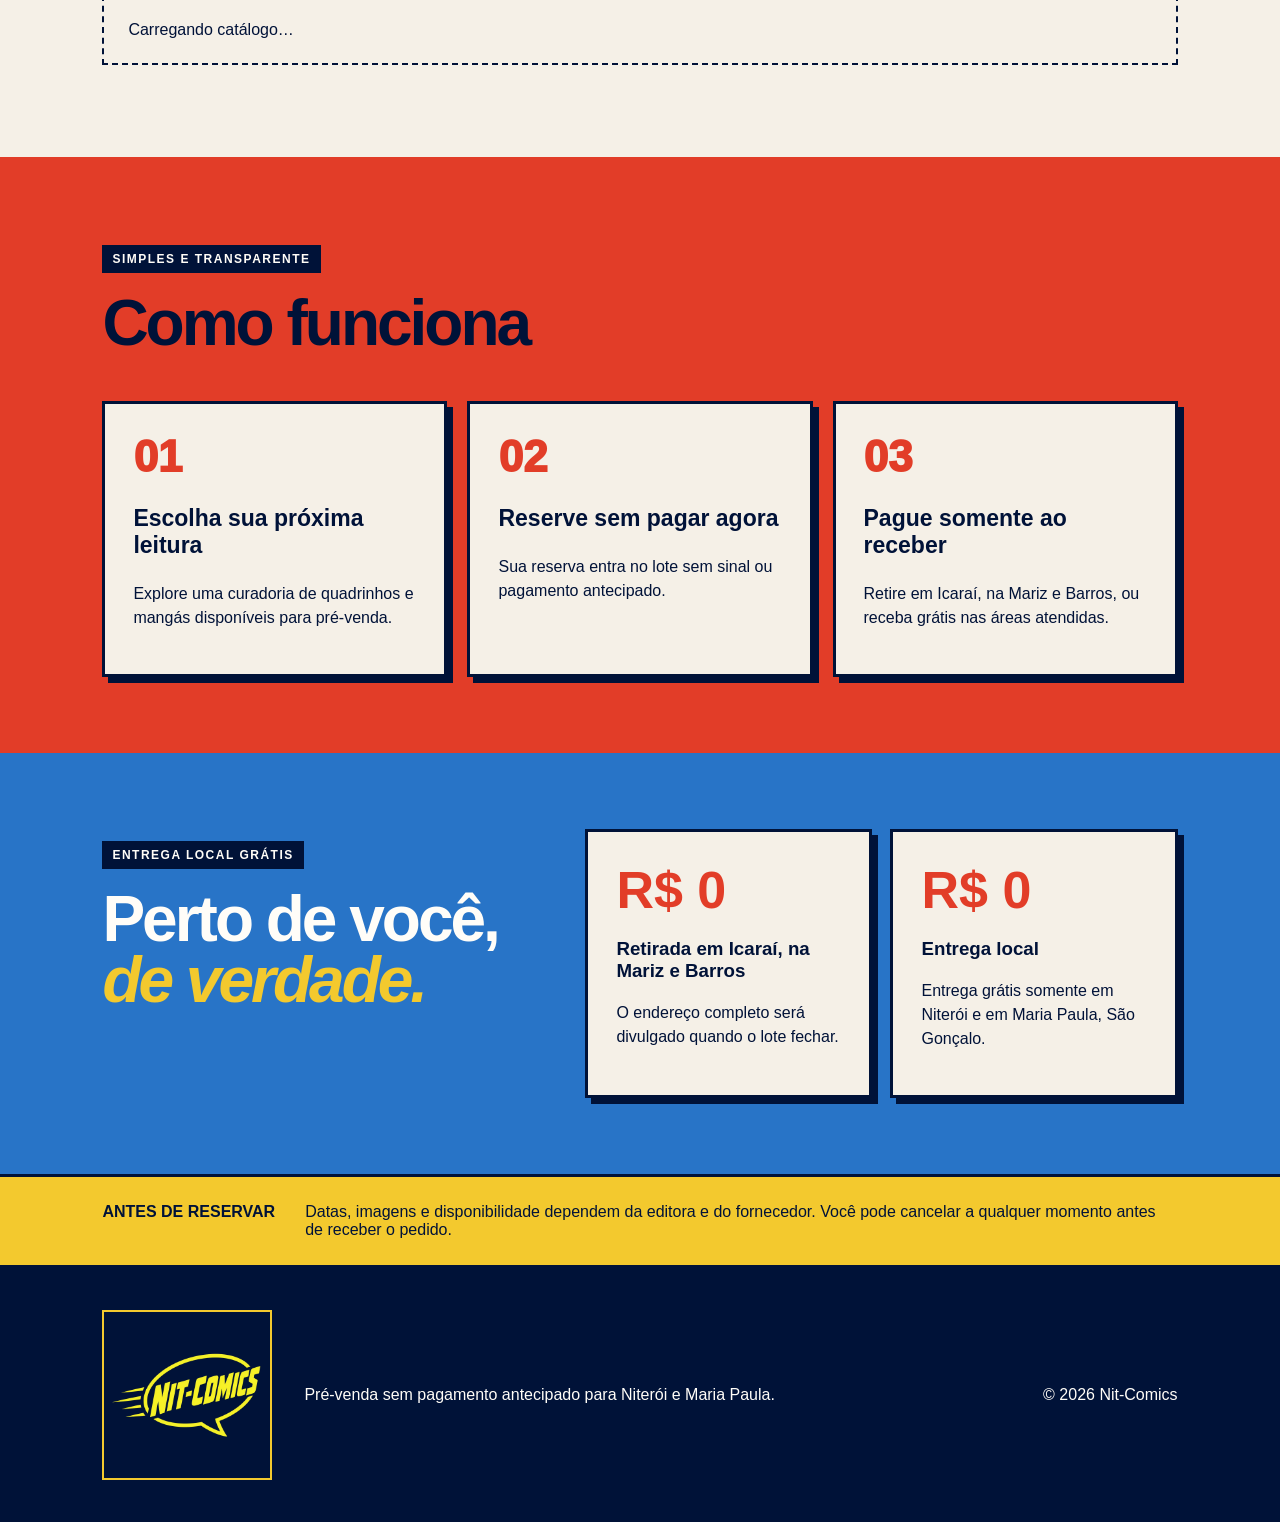
==== commit 03effae1: "Deploy Nit-Comics UI" ====
--- a/index.html
+++ b/index.html
@@ -1 +1 @@
-<!DOCTYPE html><html lang="pt-BR"><head><meta charSet="utf-8"/><meta name="viewport" content="width=device-width, initial-scale=1"/><link rel="preload" as="image" href="/nit-comics-logo.jpg"/><link rel="preload" as="image" href="/_next/static/media/nit-comics-logo.3v41h-qsph_sq.jpg"/><link rel="stylesheet" href="/_next/static/chunks/0oxv1mt6zklrn.css" data-precedence="next"/><link rel="preload" as="script" fetchPriority="low" href="/_next/static/chunks/2nwqoerny79-z.js"/><script src="/_next/static/chunks/15orcrkp-_9ct.js" async=""></script><script src="/_next/static/chunks/1upe53-127sm4.js" async=""></script><script src="/_next/static/chunks/295ibabt2s2hp.js" async=""></script><script src="/_next/static/chunks/turbopack-0mbvbqdagm1sf.js" async=""></script><script src="/_next/static/chunks/03pi1b6v_l7jr.js" async=""></script><script src="/_next/static/chunks/44sxce9wc79ga.js" async=""></script><script src="/_next/static/chunks/14mrh2-p_w84d.js" async=""></script><script src="/_next/static/chunks/0i6dbu0seg-0d.js" async=""></script><title>Nit-Comics | Pré-venda em Niterói e Maria Paula</title><meta name="description" content="Quadrinhos e mangás em pré-venda, sem pagamento antecipado e com entrega grátis em Niterói e Maria Paula."/><link rel="shortcut icon" href="/nit-comics-logo.jpg"/><link rel="icon" href="/nit-comics-logo.jpg"/><link rel="apple-touch-icon" href="/nit-comics-logo.jpg"/><script src="/_next/static/chunks/0cz1d0mv5g_q7.js" noModule=""></script></head><body><div hidden=""><!--$--><!--/$--></div><header class="site-header"><a class="brand" aria-label="Página inicial da Nit-Comics" href="/"><img alt="Nit-Comics" width="1024" height="1024" decoding="async" data-nimg="1" class="brand-logo" style="color:transparent" src="/nit-comics-logo.jpg"/></a><a class="mobile-catalog-link" href="/catalogo/">Catálogo</a><a class="mobile-cart-link" aria-label="Carrinho com 0 item(ns)" href="/checkout/"><svg viewBox="0 0 24 24" aria-hidden="true" focusable="false"><path d="M6 6h15l-1.5 8.5H8L6 6Zm0 0L5.3 3.5H2" fill="none" stroke="currentColor" stroke-width="2" stroke-linecap="round" stroke-linejoin="round"></path><circle cx="9" cy="19" r="1.5" fill="currentColor"></circle><circle cx="17" cy="19" r="1.5" fill="currentColor"></circle></svg></a><nav aria-label="Navegação principal"><a href="/catalogo/">Catálogo</a><a href="/#como-funciona">Como funciona</a><a href="/#entrega">Retirada e entrega</a></nav><a class="cart-link" aria-label="Carrinho com 0 item(ns)" href="/checkout/">Carrinho</a><a class="header-action" href="/login/">…</a></header><main><section class="hero"><div class="eyebrow">PRÉ-VENDA LOCAL • NITERÓI E MARIA PAULA</div><h1>SUA PRÓXIMA<br/>HISTÓRIA COMEÇA<br/><span>AQUI.</span></h1><p class="hero-copy">Reserve quadrinhos e mangás sem pagar antecipado. Você paga somente na retirada ou na entrega.</p><div class="hero-actions"><a class="button primary" href="/catalogo/">Ver pré-vendas</a><a class="button secondary" href="#como-funciona">Entender o processo</a></div><div class="hero-logo-panel" aria-hidden="true"><span class="speed-lines"></span><img alt="" width="1000" height="600" decoding="async" data-nimg="1" style="color:transparent" src="/_next/static/media/nit-comics-logo.3v41h-qsph_sq.jpg"/></div><div class="hero-card" aria-label="Vantagem em destaque"><strong>ENTREGA GRÁTIS</strong><span>NAS ÁREAS ATENDIDAS</span></div></section><section class="progress-section" aria-labelledby="lote-title"><div><p class="section-kicker">LOTE ATUAL</p><h2 id="lote-title">Cada reserva aproxima o lote do próximo capítulo.</h2></div><div class="progress-card" aria-live="polite"><strong>Carregando progresso…</strong></div></section><section class="catalog-preview" id="catalogo"><p class="section-kicker">EM DESTAQUE</p><div class="section-heading"><h2>Pré-vendas escolhidas<br/>para quem ama histórias.</h2><a href="/catalogo/">Ver catálogo completo →</a></div><p class="feedback">Carregando catálogo…</p></section><section class="steps" id="como-funciona"><p class="section-kicker">SIMPLES E TRANSPARENTE</p><h2>Como funciona</h2><div class="step-grid"><article><span>01</span><h3>Escolha sua próxima leitura</h3><p>Explore uma curadoria de quadrinhos e mangás disponíveis para pré-venda.</p></article><article><span>02</span><h3>Reserve sem pagar agora</h3><p>Sua reserva entra no lote sem sinal ou pagamento antecipado.</p></article><article><span>03</span><h3>Pague somente ao receber</h3><p>Retire em Icaraí, na Mariz e Barros, ou receba grátis nas áreas atendidas.</p></article></div></section><section class="local" id="entrega"><div><p class="section-kicker">ENTREGA LOCAL GRÁTIS</p><h2>Perto de você,<br/><em>de verdade.</em></h2></div><div class="local-options"><article><strong>R$ 0</strong><h3>Retirada em Icaraí, na Mariz e Barros</h3><p>O endereço completo será divulgado quando o lote fechar.</p></article><article><strong>R$ 0</strong><h3>Entrega local</h3><p>Entrega grátis somente em Niterói e em Maria Paula, São Gonçalo.</p></article></div></section><section class="notice"><strong>Antes de reservar</strong><p>Datas, imagens e disponibilidade dependem da editora e do fornecedor. Você pode cancelar a qualquer momento antes de receber o pedido.</p></section><!--$--><!--/$--></main><footer class="site-footer"><img alt="Nit-Comics" loading="lazy" width="1024" height="1024" decoding="async" data-nimg="1" class="footer-logo" style="color:transparent" src="/_next/static/media/nit-comics-logo.215bwmyagdbvr.png"/><p>Pré-venda sem pagamento antecipado para Niterói e Maria Paula.</p><p>© <!-- -->2026<!-- --> Nit-Comics</p></footer><script src="/_next/static/chunks/2nwqoerny79-z.js" id="_R_" async=""></script><script>(self.__next_f=self.__next_f||[]).push([0])</script><script>self.__next_f.push([1,"1:\"$Sreact.fragment\"\n2:I[83009,[\"/_next/static/chunks/03pi1b6v_l7jr.js\",\"/_next/static/chunks/44sxce9wc79ga.js\",\"/_next/static/chunks/14mrh2-p_w84d.js\"],\"AuthProvider\"]\n3:I[68943,[\"/_next/static/chunks/03pi1b6v_l7jr.js\",\"/_next/static/chunks/44sxce9wc79ga.js\",\"/_next/static/chunks/14mrh2-p_w84d.js\"],\"CartProvider\"]\n4:I[83792,[\"/_next/static/chunks/03pi1b6v_l7jr.js\",\"/_next/static/chunks/44sxce9wc79ga.js\",\"/_next/static/chunks/14mrh2-p_w84d.js\"],\"SiteHeader\"]\n5:I[39756,[\"/_next/static/chunks/03pi1b6v_l7jr.js\",\"/_next/static/chunks/44sxce9wc79ga.js\",\"/_next/static/chunks/14mrh2-p_w84d.js\"],\"default\"]\n6:I[37457,[\"/_next/static/chunks/03pi1b6v_l7jr.js\",\"/_next/static/chunks/44sxce9wc79ga.js\",\"/_next/static/chunks/14mrh2-p_w84d.js\"],\"default\"]\n7:I[5500,[\"/_next/static/chunks/03pi1b6v_l7jr.js\",\"/_next/static/chunks/44sxce9wc79ga.js\",\"/_next/static/chunks/14mrh2-p_w84d.js\",\"/_next/static/chunks/0i6dbu0seg-0d.js\"],\"Image\"]\n8:I[22016,[\"/_next/static/chunks/03pi1b6v_l7jr.js\",\"/_next/static/chunks/44sxce9wc79ga.js\",\"/_next/static/chunks/14mrh2-p_w84d.js\",\"/_next/static/chunks/0i6dbu0seg-0d.js\"],\"\"]\n12:I[68027,[\"/_next/static/chunks/03pi1b6v_l7jr.js\",\"/_next/static/chunks/44sxce9wc79ga.js\",\"/_next/static/chunks/14mrh2-p_w84d.js\"],\"default\",1]\n:HL[\"/_next/static/chunks/0oxv1mt6zklrn.css\",\"style\"]\n"])</script><script>self.__next_f.push([1,"0:{\"P\":null,\"c\":[\"\",\"\"],\"q\":\"\",\"i\":false,\"f\":[[[\"\",{\"children\":[\"__PAGE__\",{}]},\"$undefined\",\"$undefined\",16],[[\"$\",\"$1\",\"c\",{\"children\":[[[\"$\",\"link\",\"0\",{\"rel\":\"stylesheet\",\"href\":\"/_next/static/chunks/0oxv1mt6zklrn.css\",\"precedence\":\"next\",\"crossOrigin\":\"$undefined\",\"nonce\":\"$undefined\"}],[\"$\",\"script\",\"script-0\",{\"src\":\"/_next/static/chunks/03pi1b6v_l7jr.js\",\"async\":true,\"nonce\":\"$undefined\"}],[\"$\",\"script\",\"script-1\",{\"src\":\"/_next/static/chunks/44sxce9wc79ga.js\",\"async\":true,\"nonce\":\"$undefined\"}],[\"$\",\"script\",\"script-2\",{\"src\":\"/_next/static/chunks/14mrh2-p_w84d.js\",\"async\":true,\"nonce\":\"$undefined\"}]],[\"$\",\"html\",null,{\"lang\":\"pt-BR\",\"children\":[\"$\",\"body\",null,{\"children\":[[\"$\",\"$L2\",null,{\"children\":[\"$\",\"$L3\",null,{\"children\":[[\"$\",\"$L4\",null,{}],[\"$\",\"main\",null,{\"children\":[\"$\",\"$L5\",null,{\"parallelRouterKey\":\"children\",\"error\":\"$undefined\",\"errorStyles\":\"$undefined\",\"errorScripts\":\"$undefined\",\"template\":[\"$\",\"$L6\",null,{}],\"templateStyles\":\"$undefined\",\"templateScripts\":\"$undefined\",\"notFound\":[[[\"$\",\"title\",null,{\"children\":\"404: This page could not be found.\"}],[\"$\",\"div\",null,{\"style\":{\"fontFamily\":\"system-ui,\\\"Segoe UI\\\",Roboto,Helvetica,Arial,sans-serif,\\\"Apple Color Emoji\\\",\\\"Segoe UI Emoji\\\"\",\"height\":\"100vh\",\"textAlign\":\"center\",\"display\":\"flex\",\"flexDirection\":\"column\",\"alignItems\":\"center\",\"justifyContent\":\"center\"},\"children\":[\"$\",\"div\",null,{\"children\":[[\"$\",\"style\",null,{\"dangerouslySetInnerHTML\":{\"__html\":\"body{color:#000;background:#fff;margin:0}.next-error-h1{border-right:1px solid rgba(0,0,0,.3)}@media (prefers-color-scheme:dark){body{color:#fff;background:#000}.next-error-h1{border-right:1px solid rgba(255,255,255,.3)}}\"}}],[\"$\",\"h1\",null,{\"className\":\"next-error-h1\",\"style\":{\"display\":\"inline-block\",\"margin\":\"0 20px 0 0\",\"padding\":\"0 23px 0 0\",\"fontSize\":24,\"fontWeight\":500,\"verticalAlign\":\"top\",\"lineHeight\":\"49px\"},\"children\":404}],[\"$\",\"div\",null,{\"style\":{\"display\":\"inline-block\"},\"children\":[\"$\",\"h2\",null,{\"style\":{\"fontSize\":14,\"fontWeight\":400,\"lineHeight\":\"49px\",\"margin\":0},\"children\":\"This page could not be found.\"}]}]]}]}]],[]],\"forbidden\":\"$undefined\",\"unauthorized\":\"$undefined\"}]}]]}]}],[\"$\",\"footer\",null,{\"className\":\"site-footer\",\"children\":[[\"$\",\"$L7\",null,{\"className\":\"footer-logo\",\"src\":{\"src\":\"/_next/static/media/nit-comics-logo.215bwmyagdbvr.png\",\"width\":1024,\"height\":1024,\"blurWidth\":8,\"blurHeight\":8,\"blurDataURL\":\"[data-uri]\"},\"alt\":\"Nit-Comics\"}],[\"$\",\"p\",null,{\"children\":\"Pré-venda sem pagamento antecipado para Niterói e Maria Paula.\"}],[\"$\",\"p\",null,{\"children\":[\"© \",2026,\" Nit-Comics\"]}]]}]]}]}]]}],{\"children\":[[\"$\",\"$1\",\"c\",{\"children\":[[[\"$\",\"section\",null,{\"className\":\"hero\",\"children\":[[\"$\",\"div\",null,{\"className\":\"eyebrow\",\"children\":\"PRÉ-VENDA LOCAL • NITERÓI E MARIA PAULA\"}],[\"$\",\"h1\",null,{\"children\":[\"SUA PRÓXIMA\",[\"$\",\"br\",null,{}],\"HISTÓRIA COMEÇA\",[\"$\",\"br\",null,{}],[\"$\",\"span\",null,{\"children\":\"AQUI.\"}]]}],[\"$\",\"p\",null,{\"className\":\"hero-copy\",\"children\":\"Reserve quadrinhos e mangás sem pagar antecipado. Você paga somente na retirada ou na entrega.\"}],[\"$\",\"div\",null,{\"className\":\"hero-actions\",\"children\":[[\"$\",\"$L8\",null,{\"className\":\"button primary\",\"href\":\"/catalogo/\",\"children\":\"Ver pré-vendas\"}],[\"$\",\"a\",null,{\"className\":\"button secondary\",\"href\":\"#como-funciona\",\"children\":\"Entender o processo\"}]]}],[\"$\",\"div\",null,{\"className\":\"hero-logo-panel\",\"aria-hidden\":\"true\",\"children\":[[\"$\",\"span\",null,{\"className\":\"speed-lines\"}],[\"$\",\"$L7\",null,{\"src\":{\"src\":\"/_next/static/media/nit-comics-logo.3v41h-qsph_sq.jpg\",\"width\":1000,\"height\":600,\"blurWidth\":8,\"blurHeight\":5,\"blurDataURL\":\"[data-uri]\"},\"alt\":\"\",\"priority\":true}]]}],\"$L9\"]}],\"$La\",\"$Lb\",\"$Lc\",\"$Ld\",\"$Le\"],[\"$Lf\"],\"$L10\"]}],{},null,false,null]},null,false,null],\"$L11\",false]],\"m\":\"$undefined\",\"G\":[\"$12\",[\"$L13\"]],\"S\":true,\"h\":null,\"s\":\"$undefined\",\"l\":\"$undefined\",\"p\":\"$undefined\",\"d\":\"$undefined\",\"b\":\"Z6duKV2Jff-mo6Hcj3gfp\"}\n"])</script><script>self.__next_f.push([1,"14:I[45912,[\"/_next/static/chunks/03pi1b6v_l7jr.js\",\"/_next/static/chunks/44sxce9wc79ga.js\",\"/_next/static/chunks/14mrh2-p_w84d.js\",\"/_next/static/chunks/0i6dbu0seg-0d.js\"],\"BatchProgressCard\"]\n15:I[68031,[\"/_next/static/chunks/03pi1b6v_l7jr.js\",\"/_next/static/chunks/44sxce9wc79ga.js\",\"/_next/static/chunks/14mrh2-p_w84d.js\",\"/_next/static/chunks/0i6dbu0seg-0d.js\"],\"ProductGrid\"]\n16:I[97367,[\"/_next/static/chunks/03pi1b6v_l7jr.js\",\"/_next/static/chunks/44sxce9wc79ga.js\",\"/_next/static/chunks/14mrh2-p_w84d.js\"],\"OutletBoundary\"]\n17:\"$Sreact.suspense\"\n19:I[97367,[\"/_next/static/chunks/03pi1b6v_l7jr.js\",\"/_next/static/chunks/44sxce9wc79ga.js\",\"/_next/static/chunks/14mrh2-p_w84d.js\"],\"ViewportBoundary\"]\n1b:I[97367,[\"/_next/static/chunks/03pi1b6v_l7jr.js\",\"/_next/static/chunks/44sxce9wc79ga.js\",\"/_next/static/chunks/14mrh2-p_w84d.js\"],\"MetadataBoundary\"]\n9:[\"$\",\"div\",null,{\"className\":\"hero-card\",\"aria-label\":\"Vantagem em destaque\",\"children\":[[\"$\",\"strong\",null,{\"children\":\"ENTREGA GRÁTIS\"}],[\"$\",\"span\",null,{\"children\":\"NAS ÁREAS ATENDIDAS\"}]]}]\na:[\"$\",\"section\",null,{\"className\":\"progress-section\",\"aria-labelledby\":\"lote-title\",\"children\":[[\"$\",\"div\",null,{\"children\":[[\"$\",\"p\",null,{\"className\":\"section-kicker\",\"children\":\"LOTE ATUAL\"}],[\"$\",\"h2\",null,{\"id\":\"lote-title\",\"children\":\"Cada reserva aproxima o lote do próximo capítulo.\"}]]}],[\"$\",\"$L14\",null,{}]]}]\nb:[\"$\",\"section\",null,{\"className\":\"catalog-preview\",\"id\":\"catalogo\",\"children\":[[\"$\",\"p\",null,{\"className\":\"section-kicker\",\"children\":\"EM DESTAQUE\"}],[\"$\",\"div\",null,{\"className\":\"section-heading\",\"children\":[[\"$\",\"h2\",null,{\"children\":[\"Pré-vendas escolhidas\",[\"$\",\"br\",null,{}],\"para quem ama histórias.\"]}],[\"$\",\"$L8\",null,{\"href\":\"/catalogo/\",\"children\":\"Ver catálogo completo →\"}]]}],[\"$\",\"$L15\",null,{\"featuredOnly\":true}]]}]\nc:[\"$\",\"section\",null,{\"className\":\"steps\",\"id\":\"como-funciona\",\"children\":[[\"$\",\"p\",null,{\"className\":\"section-kicker\",\"children\":\"SIMPLES E TRANSPARENTE\"}],[\"$\",\"h2\",null,{\"children\":\"Como funciona\"}],[\"$\",\"div\",null,{\"className\":\"step-grid\",\"children\":[[\"$\",\"article\",\"01\",{\"children\":[[\"$\",\"span\",null,{\"children\":\"01\"}],[\"$\",\"h3\",null,{\"children\":\"Escolha sua próxima leitura\"}],[\"$\",\"p\",null,{\"children\":\"Explore uma curadoria de quadrinhos e mangás disponíveis para pré-venda.\"}]]}],[\"$\",\"article\",\"02\",{\"children\":[[\"$\",\"span\",null,{\"children\":\"02\"}],[\"$\",\"h3\",null,{\"children\":\"Reserve sem pagar agora\"}],[\"$\",\"p\",null,{\"children\":\"Sua reserva entra no lote sem sinal ou pagamento antecipado.\"}]]}],[\"$\",\"article\",\"03\",{\"children\":[[\"$\",\"span\",null,{\"children\":\"03\"}],[\"$\",\"h3\",null,{\"children\":\"Pague somente ao receber\"}],[\"$\",\"p\",null,{\"children\":\"Retire em Icaraí, na Mariz e Barros, ou receba grátis nas áreas atendidas.\"}]]}]]}]]}]\nd:[\"$\",\"section\",null,{\"className\":\"local\",\"id\":\"entrega\",\"children\":[[\"$\",\"div\",null,{\"children\":[[\"$\",\"p\",null,{\"className\":\"section-kicker\",\"children\":\"ENTREGA LOCAL GRÁTIS\"}],[\"$\",\"h2\",null,{\"children\":[\"Perto de você,\",[\"$\",\"br\",null,{}],[\"$\",\"em\",null,{\"children\":\"de verdade.\"}]]}]]}],[\"$\",\"div\",null,{\"className\":\"local-options\",\"children\":[[\"$\",\"article\",null,{\"children\":[[\"$\",\"strong\",null,{\"children\":\"R$ 0\"}],[\"$\",\"h3\",null,{\"children\":\"Retirada em Icaraí, na Mariz e Barros\"}],[\"$\",\"p\",null,{\"children\":\"O endereço completo será divulgado quando o lote fechar.\"}]]}],[\"$\",\"article\",null,{\"children\":[[\"$\",\"strong\",null,{\"children\":\"R$ 0\"}],[\"$\",\"h3\",null,{\"children\":\"Entrega local\"}],[\"$\",\"p\",null,{\"children\":\"Entrega grátis somente em Niterói e em Maria Paula, São Gonçalo.\"}]]}]]}]]}]\ne:[\"$\",\"section\",null,{\"className\":\"notice\",\"children\":[[\"$\",\"strong\",null,{\"children\":\"Antes de reservar\"}],[\"$\",\"p\",null,{\"children\":\"Datas, imagens e disponibilidade dependem da editora e do fornecedor. Você pode cancelar a qualquer momento antes de receber o pedido.\"}]]}]\nf:[\"$\",\"script\",\"script-0\",{\"src\":\"/_next/static/chunks/0i6dbu0seg-0d.js\",\"async\":true,\"nonce\":\"$undefined\"}]\n10:[\"$\",\"$L16\",null,{\"children\":[\"$\",\"$17\",null,{\"name\":\"Next.MetadataOutlet\",\"children\":\"$@18\"}]}]\n11:[\"$\",\"$1\",\"h\",{\""])</script><script>self.__next_f.push([1,"children\":[null,[\"$\",\"$L19\",null,{\"children\":\"$L1a\"}],[\"$\",\"div\",null,{\"hidden\":true,\"children\":[\"$\",\"$L1b\",null,{\"children\":[\"$\",\"$17\",null,{\"name\":\"Next.Metadata\",\"children\":\"$L1c\"}]}]}],null]}]\n13:[\"$\",\"link\",\"0\",{\"rel\":\"stylesheet\",\"href\":\"/_next/static/chunks/0oxv1mt6zklrn.css\",\"precedence\":\"next\",\"crossOrigin\":\"$undefined\",\"nonce\":\"$undefined\"}]\n"])</script><script>self.__next_f.push([1,"1a:[[\"$\",\"meta\",\"0\",{\"charSet\":\"utf-8\"}],[\"$\",\"meta\",\"1\",{\"name\":\"viewport\",\"content\":\"width=device-width, initial-scale=1\"}]]\n"])</script><script>self.__next_f.push([1,"1d:I[27201,[\"/_next/static/chunks/03pi1b6v_l7jr.js\",\"/_next/static/chunks/44sxce9wc79ga.js\",\"/_next/static/chunks/14mrh2-p_w84d.js\"],\"IconMark\"]\n18:null\n1c:[[\"$\",\"title\",\"0\",{\"children\":\"Nit-Comics | Pré-venda em Niterói e Maria Paula\"}],[\"$\",\"meta\",\"1\",{\"name\":\"description\",\"content\":\"Quadrinhos e mangás em pré-venda, sem pagamento antecipado e com entrega grátis em Niterói e Maria Paula.\"}],[\"$\",\"link\",\"2\",{\"rel\":\"shortcut icon\",\"href\":\"/nit-comics-logo.jpg\"}],[\"$\",\"link\",\"3\",{\"rel\":\"icon\",\"href\":\"/nit-comics-logo.jpg\"}],[\"$\",\"link\",\"4\",{\"rel\":\"apple-touch-icon\",\"href\":\"/nit-comics-logo.jpg\"}],[\"$\",\"$L1d\",\"5\",{}]]\n"])</script></body></html>+<!DOCTYPE html><html lang="pt-BR"><head><meta charSet="utf-8"/><meta name="viewport" content="width=device-width, initial-scale=1"/><link rel="preload" as="image" href="/nit-comics-logo.jpg"/><link rel="preload" as="image" href="/_next/static/media/nit-comics-logo.3v41h-qsph_sq.jpg"/><link rel="stylesheet" href="/_next/static/chunks/0oxv1mt6zklrn.css" data-precedence="next"/><link rel="preload" as="script" fetchPriority="low" href="/_next/static/chunks/2zjueh7t2vecu.js"/><script src="/_next/static/chunks/241i40m5udipu.js" async=""></script><script src="/_next/static/chunks/3pambyh5_fq2e.js" async=""></script><script src="/_next/static/chunks/1upe53-127sm4.js" async=""></script><script src="/_next/static/chunks/27jktro2p5rq9.js" async=""></script><script src="/_next/static/chunks/turbopack-1ah-cn3h57ip7.js" async=""></script><script src="/_next/static/chunks/03pi1b6v_l7jr.js" async=""></script><script src="/_next/static/chunks/44sxce9wc79ga.js" async=""></script><script src="/_next/static/chunks/14mrh2-p_w84d.js" async=""></script><script src="/_next/static/chunks/0i6dbu0seg-0d.js" async=""></script><title>Nit-Comics | Pré-venda em Niterói e Maria Paula</title><meta name="description" content="Quadrinhos e mangás em pré-venda, sem pagamento antecipado e com entrega grátis em Niterói e Maria Paula."/><link rel="shortcut icon" href="/nit-comics-logo.jpg"/><link rel="icon" href="/nit-comics-logo.jpg"/><link rel="apple-touch-icon" href="/nit-comics-logo.jpg"/><script src="/_next/static/chunks/0cz1d0mv5g_q7.js" noModule=""></script></head><body><div hidden=""><!--$--><!--/$--></div><header class="site-header"><a class="brand" aria-label="Página inicial da Nit-Comics" href="/"><img alt="Nit-Comics" width="1024" height="1024" decoding="async" data-nimg="1" class="brand-logo" style="color:transparent" src="/nit-comics-logo.jpg"/></a><a class="mobile-catalog-link" href="/catalogo/">Catálogo</a><a class="mobile-cart-link" aria-label="Carrinho com 0 item(ns)" href="/checkout/"><svg viewBox="0 0 24 24" aria-hidden="true" focusable="false"><path d="M6 6h15l-1.5 8.5H8L6 6Zm0 0L5.3 3.5H2" fill="none" stroke="currentColor" stroke-width="2" stroke-linecap="round" stroke-linejoin="round"></path><circle cx="9" cy="19" r="1.5" fill="currentColor"></circle><circle cx="17" cy="19" r="1.5" fill="currentColor"></circle></svg></a><nav aria-label="Navegação principal"><a href="/catalogo/">Catálogo</a><a href="/#como-funciona">Como funciona</a><a href="/#entrega">Retirada e entrega</a></nav><a class="cart-link" aria-label="Carrinho com 0 item(ns)" href="/checkout/">Carrinho</a><a class="header-action" href="/login/">…</a></header><main><section class="hero"><div class="eyebrow">PRÉ-VENDA LOCAL • NITERÓI E MARIA PAULA</div><h1>SUA PRÓXIMA<br/>HISTÓRIA COMEÇA<br/><span>AQUI.</span></h1><p class="hero-copy">Reserve quadrinhos e mangás sem pagar antecipado. Você paga somente na retirada ou na entrega.</p><div class="hero-actions"><a class="button primary" href="/catalogo/">Ver pré-vendas</a><a class="button secondary" href="#como-funciona">Entender o processo</a></div><div class="hero-logo-panel" aria-hidden="true"><span class="speed-lines"></span><img alt="" width="1000" height="600" decoding="async" data-nimg="1" style="color:transparent" src="/_next/static/media/nit-comics-logo.3v41h-qsph_sq.jpg"/></div><div class="hero-card" aria-label="Vantagem em destaque"><strong>ENTREGA GRÁTIS</strong><span>NAS ÁREAS ATENDIDAS</span></div></section><section class="progress-section" aria-labelledby="lote-title"><div><p class="section-kicker">LOTE ATUAL</p><h2 id="lote-title">Cada reserva aproxima o lote do próximo capítulo.</h2></div><div class="progress-card" aria-live="polite"><strong>Carregando progresso…</strong></div></section><section class="catalog-preview" id="catalogo"><p class="section-kicker">EM DESTAQUE</p><div class="section-heading"><h2>Pré-vendas escolhidas<br/>para quem ama histórias.</h2><a href="/catalogo/">Ver catálogo completo →</a></div><p class="feedback">Carregando catálogo…</p></section><section class="steps" id="como-funciona"><p class="section-kicker">SIMPLES E TRANSPARENTE</p><h2>Como funciona</h2><div class="step-grid"><article><span>01</span><h3>Escolha sua próxima leitura</h3><p>Explore uma curadoria de quadrinhos e mangás disponíveis para pré-venda.</p></article><article><span>02</span><h3>Reserve sem pagar agora</h3><p>Sua reserva entra no lote sem sinal ou pagamento antecipado.</p></article><article><span>03</span><h3>Pague somente ao receber</h3><p>Retire em Icaraí, na Mariz e Barros, ou receba grátis nas áreas atendidas.</p></article></div></section><section class="local" id="entrega"><div><p class="section-kicker">ENTREGA LOCAL GRÁTIS</p><h2>Perto de você,<br/><em>de verdade.</em></h2></div><div class="local-options"><article><strong>R$ 0</strong><h3>Retirada em Icaraí, na Mariz e Barros</h3><p>O endereço completo será divulgado quando o lote fechar.</p></article><article><strong>R$ 0</strong><h3>Entrega local</h3><p>Entrega grátis somente em Niterói e em Maria Paula, São Gonçalo.</p></article></div></section><section class="notice"><strong>Antes de reservar</strong><p>Datas, imagens e disponibilidade dependem da editora e do fornecedor. Você pode cancelar a qualquer momento antes de receber o pedido.</p></section><!--$--><!--/$--></main><footer class="site-footer"><img alt="Nit-Comics" loading="lazy" width="1024" height="1024" decoding="async" data-nimg="1" class="footer-logo" style="color:transparent" src="/_next/static/media/nit-comics-logo.215bwmyagdbvr.png"/><p>Pré-venda sem pagamento antecipado para Niterói e Maria Paula.</p><p>© <!-- -->2026<!-- --> Nit-Comics</p></footer><script src="/_next/static/chunks/2zjueh7t2vecu.js" id="_R_" async=""></script><script>(self.__next_f=self.__next_f||[]).push([0])</script><script>self.__next_f.push([1,"1:\"$Sreact.fragment\"\n2:I[83009,[\"/_next/static/chunks/03pi1b6v_l7jr.js\",\"/_next/static/chunks/44sxce9wc79ga.js\",\"/_next/static/chunks/14mrh2-p_w84d.js\"],\"AuthProvider\"]\n3:I[68943,[\"/_next/static/chunks/03pi1b6v_l7jr.js\",\"/_next/static/chunks/44sxce9wc79ga.js\",\"/_next/static/chunks/14mrh2-p_w84d.js\"],\"CartProvider\"]\n4:I[83792,[\"/_next/static/chunks/03pi1b6v_l7jr.js\",\"/_next/static/chunks/44sxce9wc79ga.js\",\"/_next/static/chunks/14mrh2-p_w84d.js\"],\"SiteHeader\"]\n5:I[39756,[\"/_next/static/chunks/03pi1b6v_l7jr.js\",\"/_next/static/chunks/44sxce9wc79ga.js\",\"/_next/static/chunks/14mrh2-p_w84d.js\"],\"default\"]\n6:I[37457,[\"/_next/static/chunks/03pi1b6v_l7jr.js\",\"/_next/static/chunks/44sxce9wc79ga.js\",\"/_next/static/chunks/14mrh2-p_w84d.js\"],\"default\"]\n7:I[5500,[\"/_next/static/chunks/03pi1b6v_l7jr.js\",\"/_next/static/chunks/44sxce9wc79ga.js\",\"/_next/static/chunks/14mrh2-p_w84d.js\",\"/_next/static/chunks/0i6dbu0seg-0d.js\"],\"Image\"]\n8:I[22016,[\"/_next/static/chunks/03pi1b6v_l7jr.js\",\"/_next/static/chunks/44sxce9wc79ga.js\",\"/_next/static/chunks/14mrh2-p_w84d.js\",\"/_next/static/chunks/0i6dbu0seg-0d.js\"],\"\"]\n12:I[68027,[\"/_next/static/chunks/03pi1b6v_l7jr.js\",\"/_next/static/chunks/44sxce9wc79ga.js\",\"/_next/static/chunks/14mrh2-p_w84d.js\"],\"default\",1]\n:HL[\"/_next/static/chunks/0oxv1mt6zklrn.css\",\"style\"]\n"])</script><script>self.__next_f.push([1,"0:{\"P\":null,\"c\":[\"\",\"\"],\"q\":\"\",\"i\":false,\"f\":[[[\"\",{\"children\":[\"__PAGE__\",{}]},\"$undefined\",\"$undefined\",16],[[\"$\",\"$1\",\"c\",{\"children\":[[[\"$\",\"link\",\"0\",{\"rel\":\"stylesheet\",\"href\":\"/_next/static/chunks/0oxv1mt6zklrn.css\",\"precedence\":\"next\",\"crossOrigin\":\"$undefined\",\"nonce\":\"$undefined\"}],[\"$\",\"script\",\"script-0\",{\"src\":\"/_next/static/chunks/03pi1b6v_l7jr.js\",\"async\":true,\"nonce\":\"$undefined\"}],[\"$\",\"script\",\"script-1\",{\"src\":\"/_next/static/chunks/44sxce9wc79ga.js\",\"async\":true,\"nonce\":\"$undefined\"}],[\"$\",\"script\",\"script-2\",{\"src\":\"/_next/static/chunks/14mrh2-p_w84d.js\",\"async\":true,\"nonce\":\"$undefined\"}]],[\"$\",\"html\",null,{\"lang\":\"pt-BR\",\"children\":[\"$\",\"body\",null,{\"children\":[[\"$\",\"$L2\",null,{\"children\":[\"$\",\"$L3\",null,{\"children\":[[\"$\",\"$L4\",null,{}],[\"$\",\"main\",null,{\"children\":[\"$\",\"$L5\",null,{\"parallelRouterKey\":\"children\",\"error\":\"$undefined\",\"errorStyles\":\"$undefined\",\"errorScripts\":\"$undefined\",\"template\":[\"$\",\"$L6\",null,{}],\"templateStyles\":\"$undefined\",\"templateScripts\":\"$undefined\",\"notFound\":[[[\"$\",\"title\",null,{\"children\":\"404: This page could not be found.\"}],[\"$\",\"div\",null,{\"style\":{\"fontFamily\":\"system-ui,\\\"Segoe UI\\\",Roboto,Helvetica,Arial,sans-serif,\\\"Apple Color Emoji\\\",\\\"Segoe UI Emoji\\\"\",\"height\":\"100vh\",\"textAlign\":\"center\",\"display\":\"flex\",\"flexDirection\":\"column\",\"alignItems\":\"center\",\"justifyContent\":\"center\"},\"children\":[\"$\",\"div\",null,{\"children\":[[\"$\",\"style\",null,{\"dangerouslySetInnerHTML\":{\"__html\":\"body{color:#000;background:#fff;margin:0}.next-error-h1{border-right:1px solid rgba(0,0,0,.3)}@media (prefers-color-scheme:dark){body{color:#fff;background:#000}.next-error-h1{border-right:1px solid rgba(255,255,255,.3)}}\"}}],[\"$\",\"h1\",null,{\"className\":\"next-error-h1\",\"style\":{\"display\":\"inline-block\",\"margin\":\"0 20px 0 0\",\"padding\":\"0 23px 0 0\",\"fontSize\":24,\"fontWeight\":500,\"verticalAlign\":\"top\",\"lineHeight\":\"49px\"},\"children\":404}],[\"$\",\"div\",null,{\"style\":{\"display\":\"inline-block\"},\"children\":[\"$\",\"h2\",null,{\"style\":{\"fontSize\":14,\"fontWeight\":400,\"lineHeight\":\"49px\",\"margin\":0},\"children\":\"This page could not be found.\"}]}]]}]}]],[]],\"forbidden\":\"$undefined\",\"unauthorized\":\"$undefined\"}]}]]}]}],[\"$\",\"footer\",null,{\"className\":\"site-footer\",\"children\":[[\"$\",\"$L7\",null,{\"className\":\"footer-logo\",\"src\":{\"src\":\"/_next/static/media/nit-comics-logo.215bwmyagdbvr.png\",\"width\":1024,\"height\":1024,\"blurWidth\":8,\"blurHeight\":8,\"blurDataURL\":\"[data-uri]\"},\"alt\":\"Nit-Comics\"}],[\"$\",\"p\",null,{\"children\":\"Pré-venda sem pagamento antecipado para Niterói e Maria Paula.\"}],[\"$\",\"p\",null,{\"children\":[\"© \",2026,\" Nit-Comics\"]}]]}]]}]}]]}],{\"children\":[[\"$\",\"$1\",\"c\",{\"children\":[[[\"$\",\"section\",null,{\"className\":\"hero\",\"children\":[[\"$\",\"div\",null,{\"className\":\"eyebrow\",\"children\":\"PRÉ-VENDA LOCAL • NITERÓI E MARIA PAULA\"}],[\"$\",\"h1\",null,{\"children\":[\"SUA PRÓXIMA\",[\"$\",\"br\",null,{}],\"HISTÓRIA COMEÇA\",[\"$\",\"br\",null,{}],[\"$\",\"span\",null,{\"children\":\"AQUI.\"}]]}],[\"$\",\"p\",null,{\"className\":\"hero-copy\",\"children\":\"Reserve quadrinhos e mangás sem pagar antecipado. Você paga somente na retirada ou na entrega.\"}],[\"$\",\"div\",null,{\"className\":\"hero-actions\",\"children\":[[\"$\",\"$L8\",null,{\"className\":\"button primary\",\"href\":\"/catalogo/\",\"children\":\"Ver pré-vendas\"}],[\"$\",\"a\",null,{\"className\":\"button secondary\",\"href\":\"#como-funciona\",\"children\":\"Entender o processo\"}]]}],[\"$\",\"div\",null,{\"className\":\"hero-logo-panel\",\"aria-hidden\":\"true\",\"children\":[[\"$\",\"span\",null,{\"className\":\"speed-lines\"}],[\"$\",\"$L7\",null,{\"src\":{\"src\":\"/_next/static/media/nit-comics-logo.3v41h-qsph_sq.jpg\",\"width\":1000,\"height\":600,\"blurWidth\":8,\"blurHeight\":5,\"blurDataURL\":\"[data-uri]\"},\"alt\":\"\",\"priority\":true}]]}],\"$L9\"]}],\"$La\",\"$Lb\",\"$Lc\",\"$Ld\",\"$Le\"],[\"$Lf\"],\"$L10\"]}],{},null,false,null]},null,false,null],\"$L11\",false]],\"m\":\"$undefined\",\"G\":[\"$12\",[\"$L13\"]],\"S\":true,\"h\":null,\"s\":\"$undefined\",\"l\":\"$undefined\",\"p\":\"$undefined\",\"d\":\"$undefined\",\"b\":\"ykDutcPK-3x4RCsj3ocd8\"}\n"])</script><script>self.__next_f.push([1,"14:I[45912,[\"/_next/static/chunks/03pi1b6v_l7jr.js\",\"/_next/static/chunks/44sxce9wc79ga.js\",\"/_next/static/chunks/14mrh2-p_w84d.js\",\"/_next/static/chunks/0i6dbu0seg-0d.js\"],\"BatchProgressCard\"]\n15:I[68031,[\"/_next/static/chunks/03pi1b6v_l7jr.js\",\"/_next/static/chunks/44sxce9wc79ga.js\",\"/_next/static/chunks/14mrh2-p_w84d.js\",\"/_next/static/chunks/0i6dbu0seg-0d.js\"],\"ProductGrid\"]\n16:I[97367,[\"/_next/static/chunks/03pi1b6v_l7jr.js\",\"/_next/static/chunks/44sxce9wc79ga.js\",\"/_next/static/chunks/14mrh2-p_w84d.js\"],\"OutletBoundary\"]\n17:\"$Sreact.suspense\"\n19:I[97367,[\"/_next/static/chunks/03pi1b6v_l7jr.js\",\"/_next/static/chunks/44sxce9wc79ga.js\",\"/_next/static/chunks/14mrh2-p_w84d.js\"],\"ViewportBoundary\"]\n1b:I[97367,[\"/_next/static/chunks/03pi1b6v_l7jr.js\",\"/_next/static/chunks/44sxce9wc79ga.js\",\"/_next/static/chunks/14mrh2-p_w84d.js\"],\"MetadataBoundary\"]\n9:[\"$\",\"div\",null,{\"className\":\"hero-card\",\"aria-label\":\"Vantagem em destaque\",\"children\":[[\"$\",\"strong\",null,{\"children\":\"ENTREGA GRÁTIS\"}],[\"$\",\"span\",null,{\"children\":\"NAS ÁREAS ATENDIDAS\"}]]}]\na:[\"$\",\"section\",null,{\"className\":\"progress-section\",\"aria-labelledby\":\"lote-title\",\"children\":[[\"$\",\"div\",null,{\"children\":[[\"$\",\"p\",null,{\"className\":\"section-kicker\",\"children\":\"LOTE ATUAL\"}],[\"$\",\"h2\",null,{\"id\":\"lote-title\",\"children\":\"Cada reserva aproxima o lote do próximo capítulo.\"}]]}],[\"$\",\"$L14\",null,{}]]}]\nb:[\"$\",\"section\",null,{\"className\":\"catalog-preview\",\"id\":\"catalogo\",\"children\":[[\"$\",\"p\",null,{\"className\":\"section-kicker\",\"children\":\"EM DESTAQUE\"}],[\"$\",\"div\",null,{\"className\":\"section-heading\",\"children\":[[\"$\",\"h2\",null,{\"children\":[\"Pré-vendas escolhidas\",[\"$\",\"br\",null,{}],\"para quem ama histórias.\"]}],[\"$\",\"$L8\",null,{\"href\":\"/catalogo/\",\"children\":\"Ver catálogo completo →\"}]]}],[\"$\",\"$L15\",null,{\"featuredOnly\":true}]]}]\nc:[\"$\",\"section\",null,{\"className\":\"steps\",\"id\":\"como-funciona\",\"children\":[[\"$\",\"p\",null,{\"className\":\"section-kicker\",\"children\":\"SIMPLES E TRANSPARENTE\"}],[\"$\",\"h2\",null,{\"children\":\"Como funciona\"}],[\"$\",\"div\",null,{\"className\":\"step-grid\",\"children\":[[\"$\",\"article\",\"01\",{\"children\":[[\"$\",\"span\",null,{\"children\":\"01\"}],[\"$\",\"h3\",null,{\"children\":\"Escolha sua próxima leitura\"}],[\"$\",\"p\",null,{\"children\":\"Explore uma curadoria de quadrinhos e mangás disponíveis para pré-venda.\"}]]}],[\"$\",\"article\",\"02\",{\"children\":[[\"$\",\"span\",null,{\"children\":\"02\"}],[\"$\",\"h3\",null,{\"children\":\"Reserve sem pagar agora\"}],[\"$\",\"p\",null,{\"children\":\"Sua reserva entra no lote sem sinal ou pagamento antecipado.\"}]]}],[\"$\",\"article\",\"03\",{\"children\":[[\"$\",\"span\",null,{\"children\":\"03\"}],[\"$\",\"h3\",null,{\"children\":\"Pague somente ao receber\"}],[\"$\",\"p\",null,{\"children\":\"Retire em Icaraí, na Mariz e Barros, ou receba grátis nas áreas atendidas.\"}]]}]]}]]}]\nd:[\"$\",\"section\",null,{\"className\":\"local\",\"id\":\"entrega\",\"children\":[[\"$\",\"div\",null,{\"children\":[[\"$\",\"p\",null,{\"className\":\"section-kicker\",\"children\":\"ENTREGA LOCAL GRÁTIS\"}],[\"$\",\"h2\",null,{\"children\":[\"Perto de você,\",[\"$\",\"br\",null,{}],[\"$\",\"em\",null,{\"children\":\"de verdade.\"}]]}]]}],[\"$\",\"div\",null,{\"className\":\"local-options\",\"children\":[[\"$\",\"article\",null,{\"children\":[[\"$\",\"strong\",null,{\"children\":\"R$ 0\"}],[\"$\",\"h3\",null,{\"children\":\"Retirada em Icaraí, na Mariz e Barros\"}],[\"$\",\"p\",null,{\"children\":\"O endereço completo será divulgado quando o lote fechar.\"}]]}],[\"$\",\"article\",null,{\"children\":[[\"$\",\"strong\",null,{\"children\":\"R$ 0\"}],[\"$\",\"h3\",null,{\"children\":\"Entrega local\"}],[\"$\",\"p\",null,{\"children\":\"Entrega grátis somente em Niterói e em Maria Paula, São Gonçalo.\"}]]}]]}]]}]\ne:[\"$\",\"section\",null,{\"className\":\"notice\",\"children\":[[\"$\",\"strong\",null,{\"children\":\"Antes de reservar\"}],[\"$\",\"p\",null,{\"children\":\"Datas, imagens e disponibilidade dependem da editora e do fornecedor. Você pode cancelar a qualquer momento antes de receber o pedido.\"}]]}]\nf:[\"$\",\"script\",\"script-0\",{\"src\":\"/_next/static/chunks/0i6dbu0seg-0d.js\",\"async\":true,\"nonce\":\"$undefined\"}]\n10:[\"$\",\"$L16\",null,{\"children\":[\"$\",\"$17\",null,{\"name\":\"Next.MetadataOutlet\",\"children\":\"$@18\"}]}]\n11:[\"$\",\"$1\",\"h\",{\""])</script><script>self.__next_f.push([1,"children\":[null,[\"$\",\"$L19\",null,{\"children\":\"$L1a\"}],[\"$\",\"div\",null,{\"hidden\":true,\"children\":[\"$\",\"$L1b\",null,{\"children\":[\"$\",\"$17\",null,{\"name\":\"Next.Metadata\",\"children\":\"$L1c\"}]}]}],null]}]\n13:[\"$\",\"link\",\"0\",{\"rel\":\"stylesheet\",\"href\":\"/_next/static/chunks/0oxv1mt6zklrn.css\",\"precedence\":\"next\",\"crossOrigin\":\"$undefined\",\"nonce\":\"$undefined\"}]\n"])</script><script>self.__next_f.push([1,"1a:[[\"$\",\"meta\",\"0\",{\"charSet\":\"utf-8\"}],[\"$\",\"meta\",\"1\",{\"name\":\"viewport\",\"content\":\"width=device-width, initial-scale=1\"}]]\n"])</script><script>self.__next_f.push([1,"1d:I[27201,[\"/_next/static/chunks/03pi1b6v_l7jr.js\",\"/_next/static/chunks/44sxce9wc79ga.js\",\"/_next/static/chunks/14mrh2-p_w84d.js\"],\"IconMark\"]\n18:null\n1c:[[\"$\",\"title\",\"0\",{\"children\":\"Nit-Comics | Pré-venda em Niterói e Maria Paula\"}],[\"$\",\"meta\",\"1\",{\"name\":\"description\",\"content\":\"Quadrinhos e mangás em pré-venda, sem pagamento antecipado e com entrega grátis em Niterói e Maria Paula.\"}],[\"$\",\"link\",\"2\",{\"rel\":\"shortcut icon\",\"href\":\"/nit-comics-logo.jpg\"}],[\"$\",\"link\",\"3\",{\"rel\":\"icon\",\"href\":\"/nit-comics-logo.jpg\"}],[\"$\",\"link\",\"4\",{\"rel\":\"apple-touch-icon\",\"href\":\"/nit-comics-logo.jpg\"}],[\"$\",\"$L1d\",\"5\",{}]]\n"])</script></body></html>
